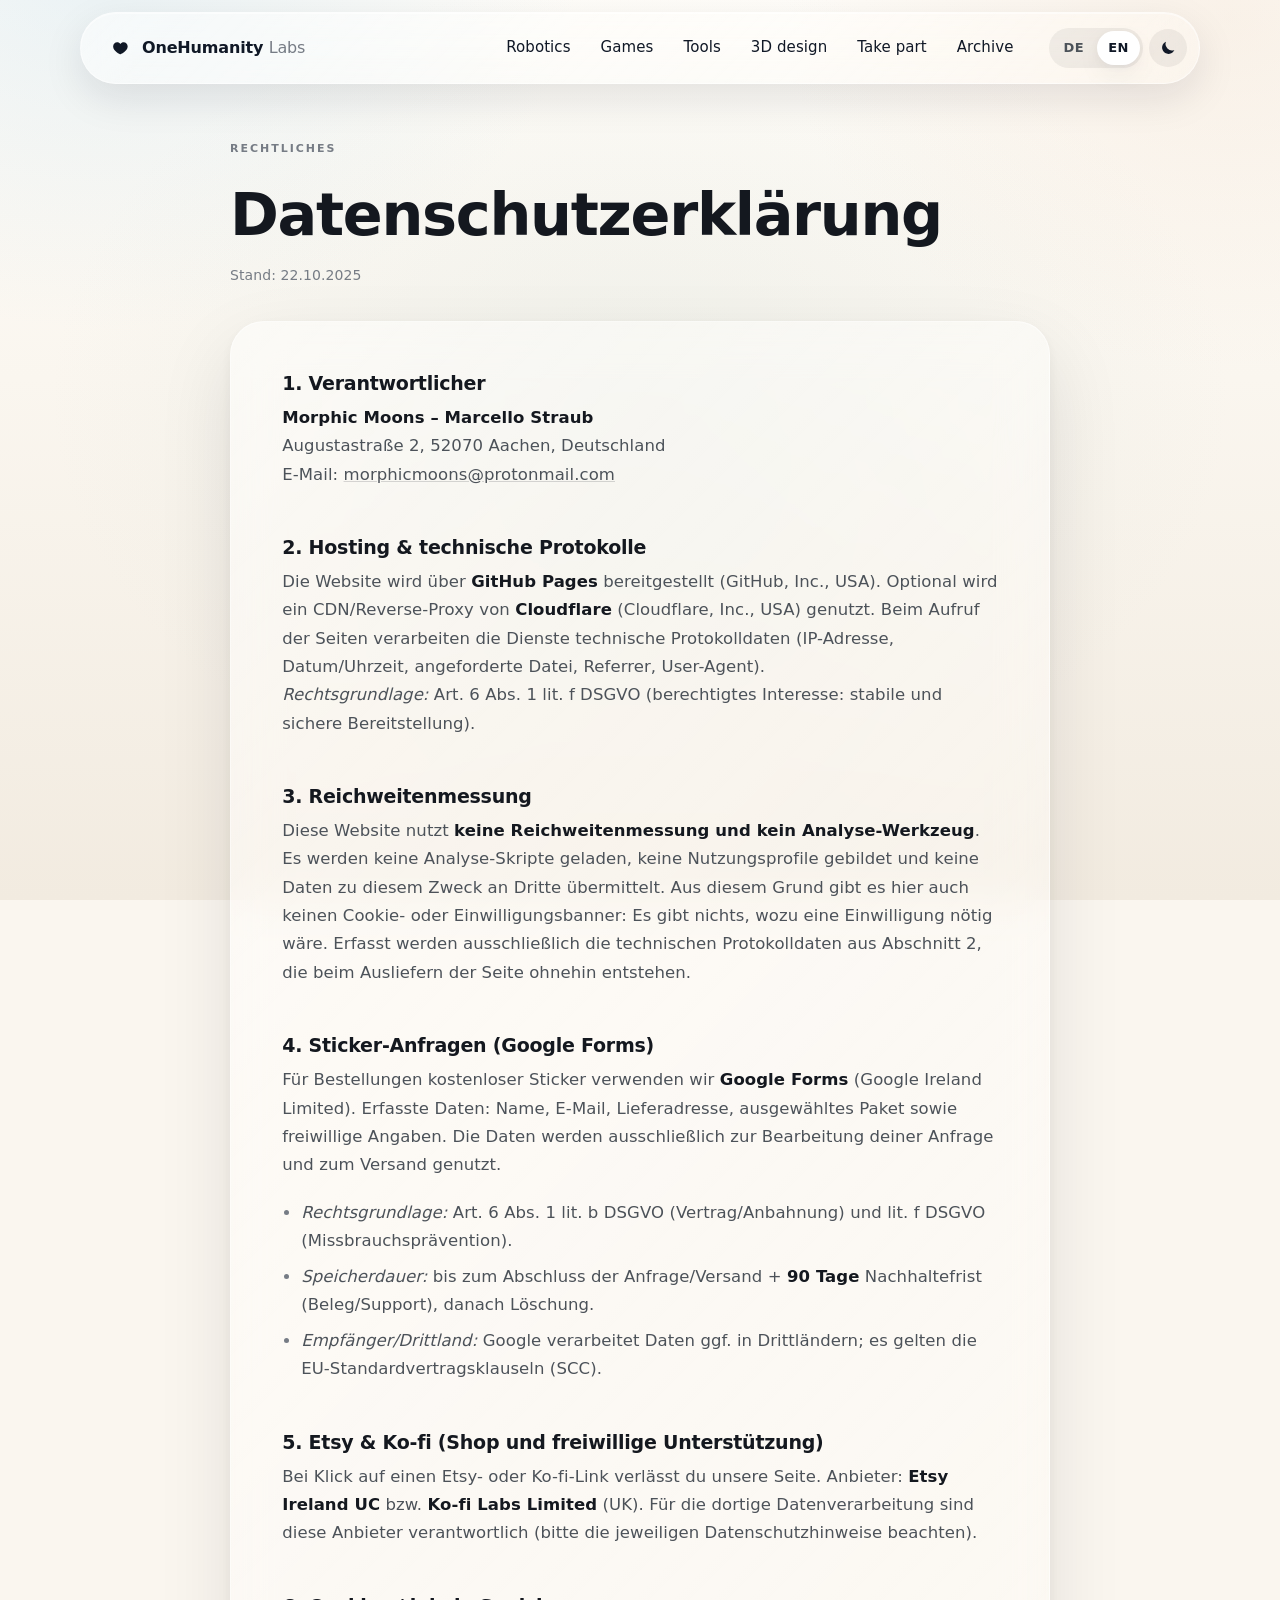
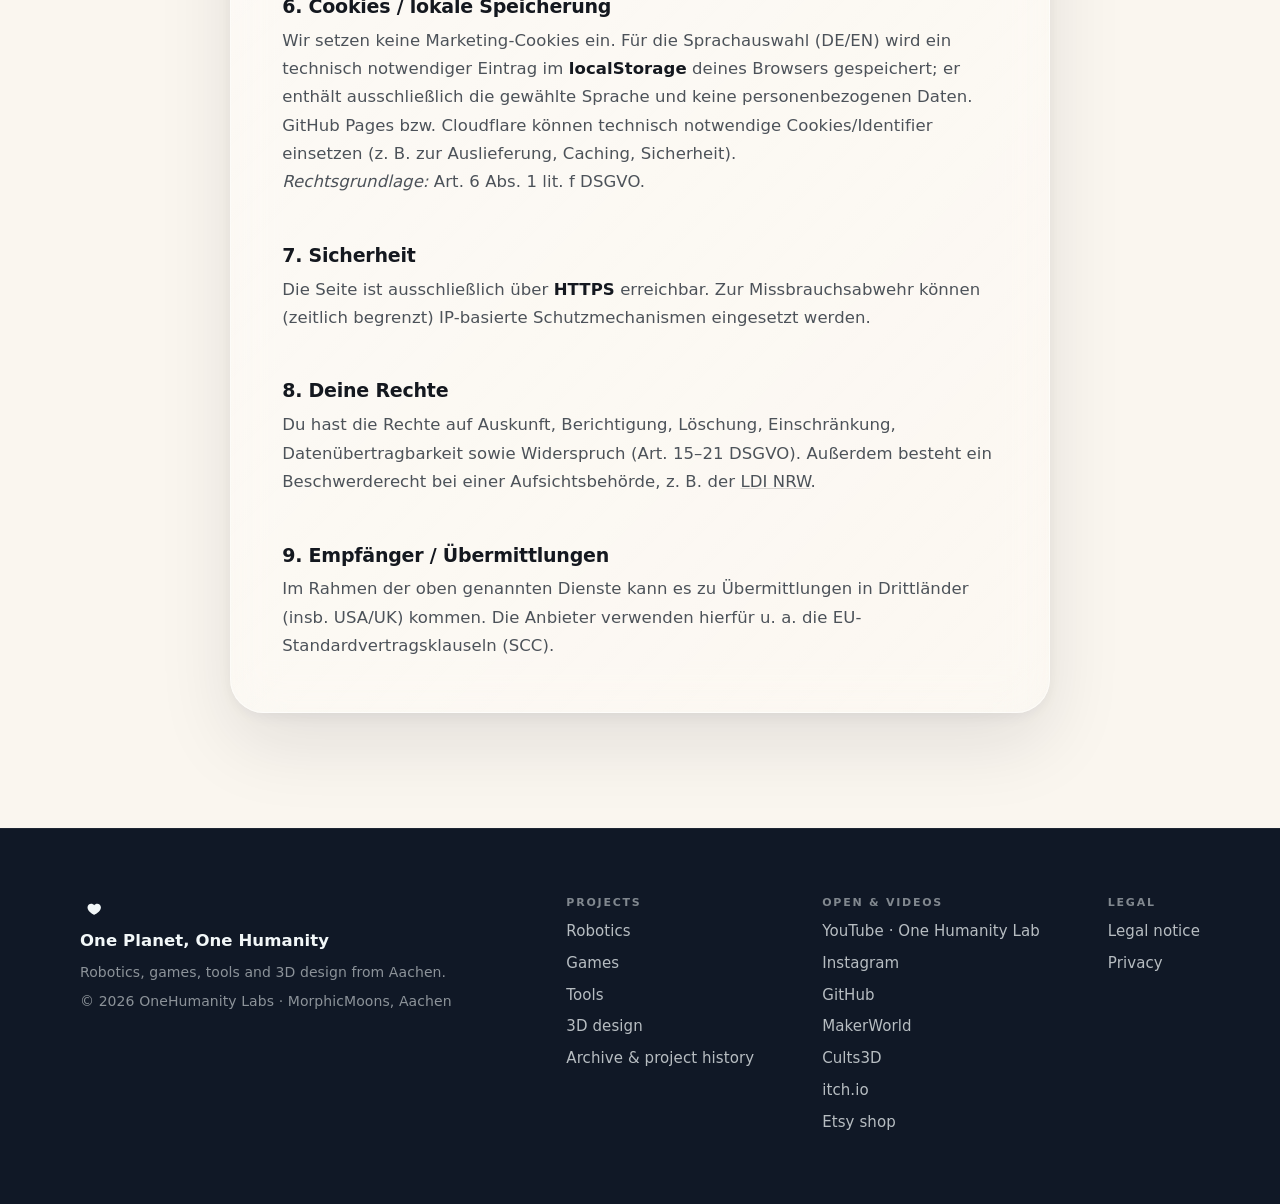
==== datenschutz.html @ 1ee7f393 "Links: Cults3D, itch.io und Instagram ergänzt Co-Authored-By: Claude Opus 5.5 <noreply@anthropic.com" ====
<!doctype html>
<html lang="de" data-lang-fixed>
<head>
  <meta charset="utf-8">
  <meta name="viewport" content="width=device-width, initial-scale=1">
  <link rel="icon" type="image/svg+xml" href="favicon.svg">
  <title>Datenschutzerklärung — OneHumanity Labs / MorphicMoons</title>
  <meta name="robots" content="index,follow">
  <meta name="color-scheme" content="light dark">
  <meta name="theme-color" content="#faf6ef" media="(prefers-color-scheme: light)">
  <meta name="theme-color" content="#0d1219" media="(prefers-color-scheme: dark)">
  <script>try{var t=localStorage.getItem('onehumanity-theme');if(t)document.documentElement.setAttribute('data-theme',t)}catch(e){}</script>
  <link rel="stylesheet" href="assets/site.css?v=20261101">
</head>

<body class="page">

  <a class="visually-hidden" href="#main">Zum Inhalt</a>

  <nav class="nav" id="nav">
    <a href="index.html" class="brand" aria-label="OneHumanity Labs — home">
      <svg width="26" height="26" class="logo" viewBox="0 0 64 64" aria-hidden="true">
        <path d="M20 28c0-5.5 4.5-10 10-10 3.1 0 6 1.5 7.9 4 1.9-2.5 4.8-4 7.9-4 5.5 0 10 4.5 10 10 0 11.8-18.1 19.4-18.1 19.4S20 39.8 20 28z" fill="currentColor"/>
      </svg>
      <span class="title">OneHumanity <span class="suffix">Labs</span></span>
    </a>

    <div class="nav-actions">
      <div class="lang-toggle" role="group" aria-label="Language">
        <button type="button" data-lang="de">DE</button>
        <button type="button" data-lang="en">EN</button>
      </div>
      <button class="theme-toggle" type="button" data-theme-toggle aria-pressed="false"
              aria-label="Toggle light/dark" data-i18n-attr="aria-label:navTheme">
        <svg width="20" height="20" class="icon-moon" viewBox="0 0 24 24" aria-hidden="true"><path d="M20.5 14.6A8.5 8.5 0 0 1 9.4 3.5a8.5 8.5 0 1 0 11.1 11.1z" fill="currentColor"/></svg>
        <svg width="20" height="20" class="icon-sun" viewBox="0 0 24 24" aria-hidden="true"><circle cx="12" cy="12" r="4.2" fill="currentColor"/><path d="M12 2v2.5M12 19.5V22M2 12h2.5M19.5 12H22M4.9 4.9l1.8 1.8M17.3 17.3l1.8 1.8M4.9 19.1l1.8-1.8M17.3 6.7l1.8-1.8" stroke="currentColor" stroke-width="1.8" stroke-linecap="round" fill="none"/></svg>
      </button>
      <button class="nav-toggle" type="button" aria-expanded="false" aria-controls="nav-links"
              aria-label="Menu" data-i18n-attr="aria-label:navMenu">
        <span></span>
      </button>
    </div>

    <div class="nav-links" id="nav-links">
      <a class="nav-link" href="index.html#robotics">Robotics</a>
      <a class="nav-link" href="index.html#games">Games</a>
      <a class="nav-link" href="index.html#tools">Tools</a>
      <a class="nav-link" href="index.html#design" data-i18n="navDesign">3D design</a>
      <a class="nav-link" href="index.html#mitmachen" data-i18n="navJoin">Take part</a>
      <a class="nav-link" href="tools.html#archiv" data-i18n="navArchive">Archive</a>
    </div>
  </nav>

  <main id="main">
    <section style="padding-top:calc(var(--nav-h) + var(--sp-7))">
      <div class="wrap narrow">
        <p class="kicker">Rechtliches</p>
        <h1 class="h1" style="margin-bottom:var(--sp-3)">Datenschutzerklärung</h1>
        <p class="small muted" style="margin-bottom:var(--sp-5)">Stand: 22.10.2025</p>

        <div class="glass legal-doc">
          <h2>1. Verantwortlicher</h2>
          <p><strong>Morphic Moons – Marcello Straub</strong><br>
            Augustastraße 2, 52070 Aachen, Deutschland<br>
            E-Mail: <a href="mailto:morphicmoons@protonmail.com">morphicmoons@protonmail.com</a></p>

          <h2>2. Hosting &amp; technische Protokolle</h2>
          <p>Die Website wird über <strong>GitHub Pages</strong> bereitgestellt (GitHub, Inc., USA). Optional wird ein
            CDN/Reverse-Proxy von <strong>Cloudflare</strong> (Cloudflare, Inc., USA) genutzt. Beim Aufruf der Seiten
            verarbeiten die Dienste technische Protokolldaten (IP-Adresse, Datum/Uhrzeit, angeforderte Datei, Referrer,
            User-Agent).<br>
            <em>Rechtsgrundlage:</em> Art. 6 Abs. 1 lit. f DSGVO (berechtigtes Interesse: stabile und sichere
            Bereitstellung).</p>

          <h2>3. Reichweitenmessung</h2>
          <p>Diese Website nutzt <strong>keine Reichweitenmessung und kein Analyse-Werkzeug</strong>. Es werden keine
            Analyse-Skripte geladen, keine Nutzungsprofile gebildet und keine Daten zu diesem Zweck an Dritte
            übermittelt. Aus diesem Grund gibt es hier auch keinen Cookie- oder Einwilligungsbanner: Es gibt nichts,
            wozu eine Einwilligung nötig wäre. Erfasst werden ausschließlich die technischen Protokolldaten aus
            Abschnitt 2, die beim Ausliefern der Seite ohnehin entstehen.</p>

          <h2>4. Sticker-Anfragen (Google Forms)</h2>
          <p>Für Bestellungen kostenloser Sticker verwenden wir <strong>Google Forms</strong> (Google Ireland Limited).
            Erfasste Daten: Name, E-Mail, Lieferadresse, ausgewähltes Paket sowie freiwillige Angaben. Die Daten werden
            ausschließlich zur Bearbeitung deiner Anfrage und zum Versand genutzt.</p>
          <ul>
            <li><em>Rechtsgrundlage:</em> Art. 6 Abs. 1 lit. b DSGVO (Vertrag/Anbahnung) und lit. f DSGVO
              (Missbrauchsprävention).</li>
            <li><em>Speicherdauer:</em> bis zum Abschluss der Anfrage/Versand + <strong>90 Tage</strong> Nachhaltefrist
              (Beleg/Support), danach Löschung.</li>
            <li><em>Empfänger/Drittland:</em> Google verarbeitet Daten ggf. in Drittländern; es gelten die
              EU-Standardvertragsklauseln (SCC).</li>
          </ul>

          <h2>5. Etsy &amp; Ko-fi (Shop und freiwillige Unterstützung)</h2>
          <p>Bei Klick auf einen Etsy- oder Ko-fi-Link verlässt du unsere Seite. Anbieter: <strong>Etsy Ireland
            UC</strong> bzw. <strong>Ko-fi Labs Limited</strong> (UK). Für die dortige Datenverarbeitung sind diese
            Anbieter verantwortlich (bitte die jeweiligen Datenschutzhinweise beachten).</p>

          <h2>6. Cookies / lokale Speicherung</h2>
          <p>Wir setzen keine Marketing-Cookies ein. Für die Sprachauswahl (DE/EN) wird ein technisch notwendiger
            Eintrag im <strong>localStorage</strong> deines Browsers gespeichert; er enthält ausschließlich die gewählte
            Sprache und keine personenbezogenen Daten. GitHub Pages bzw. Cloudflare können technisch notwendige
            Cookies/Identifier einsetzen (z. B. zur Auslieferung, Caching, Sicherheit).
            <br><em>Rechtsgrundlage:</em> Art. 6 Abs. 1 lit. f DSGVO.</p>

          <h2>7. Sicherheit</h2>
          <p>Die Seite ist ausschließlich über <strong>HTTPS</strong> erreichbar. Zur Missbrauchsabwehr können
            (zeitlich begrenzt) IP-basierte Schutzmechanismen eingesetzt werden.</p>

          <h2>8. Deine Rechte</h2>
          <p>Du hast die Rechte auf Auskunft, Berichtigung, Löschung, Einschränkung, Datenübertragbarkeit sowie
            Widerspruch (Art. 15–21 DSGVO). Außerdem besteht ein Beschwerderecht bei einer Aufsichtsbehörde, z. B. der
            <a href="https://www.ldi.nrw.de/" target="_blank" rel="noopener">LDI NRW</a>.</p>

          <h2>9. Empfänger / Übermittlungen</h2>
          <p>Im Rahmen der oben genannten Dienste kann es zu Übermittlungen in Drittländer (insb. USA/UK) kommen. Die
            Anbieter verwenden hierfür u. a. die EU-Standardvertragsklauseln (SCC).</p>
        </div>
      </div>
    </section>
  </main>

  <footer class="site-footer">
    <div class="footer-inner">
      <div class="footer-brand">
        <svg width="26" height="26" class="logo" viewBox="0 0 64 64" aria-hidden="true">
          <path d="M20 28c0-5.5 4.5-10 10-10 3.1 0 6 1.5 7.9 4 1.9-2.5 4.8-4 7.9-4 5.5 0 10 4.5 10 10 0 11.8-18.1 19.4-18.1 19.4S20 39.8 20 28z" fill="currentColor"/>
        </svg>
        <strong class="manifest">One Planet, One Humanity</strong>
        <span class="small" data-i18n="footerTagline">Robotics, games, tools and 3D design from Aachen.</span>
        <span class="small">© <span data-year>2026</span> OneHumanity Labs · MorphicMoons, Aachen</span>
      </div>
      <div class="footer-cols">
        <div class="footer-col">
          <h2 data-i18n="footerProjects">Projects</h2>
          <ul class="footer-nav">
            <li><a href="index.html#robotics">Robotics</a></li>
            <li><a href="index.html#games">Games</a></li>
            <li><a href="index.html#tools">Tools</a></li>
            <li><a href="index.html#design" data-i18n="navDesign">3D design</a></li>
            <li><a href="tools.html#archiv" data-i18n="footerArchive">Archive &amp; history</a></li>
          </ul>
        </div>
        <div class="footer-col">
          <h2 data-i18n="footerOpen">Open</h2>
          <ul class="footer-nav">
            <li><a href="https://www.youtube.com/@marcelloswigswag" target="_blank" rel="noopener">YouTube · One Humanity Lab</a></li>
            <li><a href="https://www.instagram.com/marcelloswigswag/" target="_blank" rel="noopener">Instagram</a></li>
            <li><a href="https://github.com/DesignStraub" target="_blank" rel="noopener">GitHub</a></li>
            <li><a href="https://makerworld.com/@MarcelloStr" target="_blank" rel="noopener">MakerWorld</a></li>
            <li><a href="https://cults3d.com/en/users/MarcelloSwigSwag/3d-models" target="_blank" rel="noopener">Cults3D</a></li>
            <li><a href="https://onehumanity.itch.io" target="_blank" rel="noopener">itch.io</a></li>
            <li><a href="https://oneplanetonehumanity.etsy.com" target="_blank" rel="noopener" data-i18n="footerEtsy">Etsy shop</a></li>
          </ul>
        </div>
        <div class="footer-col">
          <h2 data-i18n="footerLegal">Legal</h2>
          <ul class="footer-nav">
            <li><a href="impressum.html" data-i18n="navLegal">Legal notice</a></li>
            <li><a href="datenschutz.html" data-i18n="navPrivacy">Privacy</a></li>
          </ul>
        </div>
      </div>
    </div>
  </footer>

  <script src="assets/site.js?v=20261101"></script>
</body>
</html>
---- assets/site.css ----
/* ==========================================================================
   OneHumanity — shared design system
   One file for every page. Tokens first, then layout, then components.
   ========================================================================== */

:root{
  /* --- surfaces ------------------------------------------------------- */
  --paper:        #faf6ef;
  --paper-soft:   #fffdf9;
  --paper-warm:   #f2ebe0;
  --deep:         #101826;
  --deep-mid:     #1d2a3a;
  --deep-soft:    #43595d;

  /* --- ink ------------------------------------------------------------ */
  --ink:          #14181f;
  --ink-soft:     #4c5259;
  --ink-dim:      #767c85;
  --on-deep:      #f2f7f8;
  --on-deep-soft: rgba(242,247,248,.74);

  /* --- accents (used only as light washes) ---------------------------- */
  --sky:  #b9d8ea;
  --sand: #ead3bd;
  --sage: #c5d5ce;

  /* --- theme roles ----------------------------------------------------
     Components use these, never raw colours, so dark mode only has to
     redefine this block (see "Theme: dark" right below :root).        */
  --brand:          var(--deep);
  --primary:        var(--deep);
  --primary-hover:  #060c16;
  --on-primary:     var(--on-deep);
  --surface:        rgba(255,255,255,.62);
  --surface-hover:  #fff;
  --glass-line:     rgba(255,255,255,.5);
  --tint:           rgba(20,24,31,.06);
  --focus:          rgba(20,24,31,.42);
  --selection:      rgba(185,216,234,.55);
  --nav-bg:          linear-gradient(135deg, rgba(255,255,255,.52), rgba(255,255,255,.24));
  --nav-bg-scrolled: linear-gradient(135deg, rgba(255,255,255,.72), rgba(255,255,255,.46));
  --nav-bg-open:     linear-gradient(135deg, rgba(255,253,249,.97), rgba(250,246,239,.94));
  --nav-shadow:      0 14px 40px rgba(16,24,38,.10), inset 0 1px 0 rgba(255,255,255,.5);
  --atmosphere:
    radial-gradient(60vw 46vw at 8% -4%,  rgba(185,216,234,.30), transparent 62%),
    radial-gradient(56vw 44vw at 96% 2%,  rgba(234,211,189,.28), transparent 62%),
    radial-gradient(70vw 50vw at 50% 44%, rgba(197,213,206,.20), transparent 66%),
    linear-gradient(180deg, var(--paper-soft) 0%, var(--paper) 42%, var(--paper-warm) 100%);
  --draft-bg:  rgba(246,224,183,.34);
  --draft-ink: #6b4d1c;

  /* status colours — a hint only, the label carries the meaning */
  --st-live: #2F6B55;
  --st-wip:  #A8762A;
  --st-idea: #55707E;
  --st-open: #6C5B8C;
  --st-new:  #2C6390;

  color-scheme: light;

  /* --- lines & shadow ------------------------------------------------- */
  --line:        rgba(20,24,31,.10);
  --line-strong: rgba(20,24,31,.16);
  --line-on-deep: rgba(255,255,255,.12);

  --shadow-sm: 0 2px 8px rgba(17,24,39,.04), 0 10px 26px rgba(17,24,39,.05);
  --shadow-md: 0 2px 10px rgba(17,24,39,.04), 0 18px 44px rgba(17,24,39,.07);
  --shadow-lg: 0 4px 14px rgba(17,24,39,.05), 0 30px 76px rgba(17,24,39,.10);

  /* --- radii ---------------------------------------------------------- */
  --r-sm: 12px;
  --r-md: 18px;
  --r-lg: 26px;
  --r-xl: 34px;
  --r-pill: 999px;

  /* --- rhythm ---------------------------------------------------------
     One spacing scale everywhere. Sections use --sp-section so vertical
     rhythm stays identical across all pages.                           */
  --sp-1: 6px;
  --sp-2: 10px;
  --sp-3: 16px;
  --sp-4: 24px;
  --sp-5: 34px;
  --sp-6: 48px;
  --sp-7: 68px;
  --sp-8: 96px;
  --sp-section: clamp(76px, 9vw, 132px);

  /* --- layout --------------------------------------------------------- */
  --gutter: clamp(20px, 5vw, 40px);
  --measure: 68ch;            /* comfortable reading width */
  --nav-h: 72px;

  /* --- type ----------------------------------------------------------- */
  --font: system-ui, -apple-system, "Segoe UI", Roboto, Ubuntu, Cantarell,
          "Helvetica Neue", Arial, sans-serif;

  --t-hero:  clamp(38px, 6.2vw, 82px);
  --t-h1:    clamp(32px, 4.6vw, 60px);
  --t-h2:    clamp(26px, 2.9vw, 44px);
  --t-h3:    clamp(19px, 1.5vw, 23px);
  --t-lead:  clamp(17px, 1.15vw, 19px);
  --t-body:  16.5px;
  --t-small: 14px;
  --t-micro: 11px;
}

/* ==========================================================================
   Theme: dark
   Follows the system unless the visitor picked one (html[data-theme]).
   Only tokens change here — components stay untouched.
   ========================================================================== */
@media (prefers-color-scheme: dark){
  :root:not([data-theme="light"]){
    --paper:        #0d1219;
    --paper-soft:   #121a24;
    --paper-warm:   #0a0e14;
    --deep:         #070b10;
    --deep-mid:     #141d28;
    --deep-soft:    #1a2733;
    --ink:          #e9eff2;
    --ink-soft:     #b1bbc3;
    --ink-dim:      #858f98;
    --line:         rgba(255,255,255,.10);
    --line-strong:  rgba(255,255,255,.18);
    --shadow-sm: 0 2px 8px rgba(0,0,0,.20), 0 10px 26px rgba(0,0,0,.18);
    --shadow-md: 0 2px 10px rgba(0,0,0,.24), 0 18px 44px rgba(0,0,0,.26);
    --shadow-lg: 0 4px 14px rgba(0,0,0,.28), 0 30px 76px rgba(0,0,0,.34);
    --brand:          #eef3f6;
    --primary:        #eef3f6;
    --primary-hover:  #ffffff;
    --on-primary:     #0d1219;
    --surface:        rgba(255,255,255,.05);
    --surface-hover:  rgba(255,255,255,.10);
    --glass-line:     rgba(255,255,255,.10);
    --tint:           rgba(255,255,255,.08);
    --focus:          rgba(255,255,255,.55);
    --selection:      rgba(110,160,190,.45);
    --nav-bg:          linear-gradient(135deg, rgba(26,36,48,.70), rgba(16,22,32,.52));
    --nav-bg-scrolled: linear-gradient(135deg, rgba(26,36,48,.88), rgba(16,22,32,.80));
    --nav-bg-open:     linear-gradient(135deg, rgba(20,28,38,.98), rgba(13,18,25,.97));
    --nav-shadow:      0 14px 40px rgba(0,0,0,.35), inset 0 1px 0 rgba(255,255,255,.06);
    --atmosphere:
      radial-gradient(60vw 46vw at 8% -4%,  rgba(70,120,150,.20), transparent 62%),
      radial-gradient(56vw 44vw at 96% 2%,  rgba(150,110,80,.14), transparent 62%),
      radial-gradient(70vw 50vw at 50% 44%, rgba(80,120,105,.10), transparent 66%),
      linear-gradient(180deg, var(--paper-soft) 0%, var(--paper) 42%, var(--paper-warm) 100%);
    --draft-bg:  rgba(190,140,60,.14);
    --draft-ink: #e5c98f;
    --st-live: #8FD3B6;
    --st-wip:  #E5C173;
    --st-idea: #A8C6D6;
    --st-open: #C0B2D8;
    --st-new:  #92C2EA;
    color-scheme: dark;
  }
}
:root[data-theme="dark"]{
  --paper:        #0d1219;
  --paper-soft:   #121a24;
  --paper-warm:   #0a0e14;
  --deep:         #070b10;
  --deep-mid:     #141d28;
  --deep-soft:    #1a2733;
  --ink:          #e9eff2;
  --ink-soft:     #b1bbc3;
  --ink-dim:      #858f98;
  --line:         rgba(255,255,255,.10);
  --line-strong:  rgba(255,255,255,.18);
  --shadow-sm: 0 2px 8px rgba(0,0,0,.20), 0 10px 26px rgba(0,0,0,.18);
  --shadow-md: 0 2px 10px rgba(0,0,0,.24), 0 18px 44px rgba(0,0,0,.26);
  --shadow-lg: 0 4px 14px rgba(0,0,0,.28), 0 30px 76px rgba(0,0,0,.34);
  --brand:          #eef3f6;
  --primary:        #eef3f6;
  --primary-hover:  #ffffff;
  --on-primary:     #0d1219;
  --surface:        rgba(255,255,255,.05);
  --surface-hover:  rgba(255,255,255,.10);
  --glass-line:     rgba(255,255,255,.10);
  --tint:           rgba(255,255,255,.08);
  --focus:          rgba(255,255,255,.55);
  --selection:      rgba(110,160,190,.45);
  --nav-bg:          linear-gradient(135deg, rgba(26,36,48,.70), rgba(16,22,32,.52));
  --nav-bg-scrolled: linear-gradient(135deg, rgba(26,36,48,.88), rgba(16,22,32,.80));
  --nav-bg-open:     linear-gradient(135deg, rgba(20,28,38,.98), rgba(13,18,25,.97));
  --nav-shadow:      0 14px 40px rgba(0,0,0,.35), inset 0 1px 0 rgba(255,255,255,.06);
  --atmosphere:
    radial-gradient(60vw 46vw at 8% -4%,  rgba(70,120,150,.20), transparent 62%),
    radial-gradient(56vw 44vw at 96% 2%,  rgba(150,110,80,.14), transparent 62%),
    radial-gradient(70vw 50vw at 50% 44%, rgba(80,120,105,.10), transparent 66%),
    linear-gradient(180deg, var(--paper-soft) 0%, var(--paper) 42%, var(--paper-warm) 100%);
  --draft-bg:  rgba(190,140,60,.14);
  --draft-ink: #e5c98f;
  --st-live: #8FD3B6;
  --st-wip:  #E5C173;
  --st-idea: #A8C6D6;
  --st-open: #C0B2D8;
  --st-new:  #92C2EA;
  color-scheme: dark;
}

/* ==========================================================================
   Reset / base
   ========================================================================== */

*, *::before, *::after{ box-sizing: border-box; }

html{
  scroll-behavior: smooth;
  scroll-padding-top: calc(var(--nav-h) + 24px);
  -webkit-text-size-adjust: 100%;
  overflow-x: hidden;
}
@supports (overflow: clip){ html{ overflow-x: clip; } }

body{
  margin: 0;
  min-height: 100%;
  font-family: var(--font);
  font-size: var(--t-body);
  line-height: 1.72;
  letter-spacing: .005em;
  color: var(--ink);
  background: var(--paper);
  -webkit-font-smoothing: antialiased;
  -moz-osx-font-smoothing: grayscale;
  overflow-x: hidden;
}

/* the single page-wide atmosphere, so every page shares one backdrop */
body::before{
  content: "";
  position: fixed;
  inset: 0;
  z-index: -1;
  pointer-events: none;
  background: var(--atmosphere);
}

img, svg, video{ max-width: 100%; }
img{ height: auto; display: block; }

a{ color: inherit; text-decoration: none; }
a:focus-visible,
button:focus-visible{
  outline: 2px solid var(--focus);
  outline-offset: 3px;
  border-radius: 6px;
}

h1, h2, h3, h4{
  margin: 0;
  font-weight: 640;
  letter-spacing: -.022em;
  line-height: 1.1;
  text-wrap: balance;
  overflow-wrap: break-word;
  hyphens: auto;
}

p{ margin: 0 0 1.15em; }
p:last-child{ margin-bottom: 0; }

ul, ol{ margin: 0 0 1.15em; padding-left: 1.15em; }
li{ margin: 0 0 .45em; }
li::marker{ color: var(--ink-dim); }

hr{
  border: 0;
  border-top: 1px solid var(--line);
  margin: var(--sp-6) 0;
}

::selection{ background: var(--selection); }

code{
  padding: .12em .38em;
  border-radius: 6px;
  background: var(--tint);
  font-family: ui-monospace, SFMono-Regular, Menlo, Consolas, monospace;
  font-size: .92em;
}
.on-deep code{ background: rgba(255,255,255,.12); }

.visually-hidden{
  position: absolute; width: 1px; height: 1px;
  margin: -1px; padding: 0; overflow: hidden;
  clip: rect(0 0 0 0); white-space: nowrap; border: 0;
}

/* ==========================================================================
   Layout
   ========================================================================== */

.wrap{
  width: min(1120px, 100% - 2 * var(--gutter));
  margin-inline: auto;
}
.wrap.narrow{ width: min(820px, 100% - 2 * var(--gutter)); }

.page{ display: flex; flex-direction: column; min-height: 100vh; }
main{ flex: 1 0 auto; }

section{
  position: relative;
  padding-block: var(--sp-section);
}

/* hairline between sections — one rule instead of five different ones */
section + section:not(.on-deep)::before{
  content: "";
  position: absolute;
  top: 0;
  left: var(--gutter);
  right: var(--gutter);
  height: 1px;
  background: var(--line);
}

/* dark sections */
.on-deep{
  color: var(--on-deep);
  background:
    radial-gradient(50vw 40vw at 16% 8%,  rgba(180,217,232,.20), transparent 60%),
    radial-gradient(46vw 38vw at 82% 16%, rgba(234,211,189,.14), transparent 60%),
    linear-gradient(180deg, var(--deep-soft) 0%, var(--deep) 100%);
}
.on-deep a{ color: var(--on-deep); }
.on-deep .kicker{ color: var(--on-deep-soft); }
.on-deep .lead,
.on-deep .muted{ color: var(--on-deep-soft); }

/* ==========================================================================
   Type helpers
   ========================================================================== */

.kicker{
  margin: 0 0 var(--sp-3);
  font-size: var(--t-micro);
  font-weight: 600;
  letter-spacing: .18em;
  text-transform: uppercase;
  color: var(--ink-dim);
}

.h-hero{ font-size: var(--t-hero); line-height: 1.02; letter-spacing: -.032em; }
.h1{ font-size: var(--t-h1); }
.h2, .section-title{ font-size: var(--t-h2); margin-bottom: var(--sp-4); }
.h3{ font-size: var(--t-h3); letter-spacing: -.015em; }

.lead{
  max-width: var(--measure);
  font-size: var(--t-lead);
  line-height: 1.85;
  color: var(--ink-soft);
}
.lead > p + p{ margin-top: 0; }

/* headline → lead spacing inside language blocks (no flex gap there) */
h1 + .lead,
.h-hero + .lead,
.h1 + .lead,
.kicker + .h-hero,
.kicker + .h1{ margin-top: var(--sp-4); }

.muted{ color: var(--ink-dim); }
.small{ font-size: var(--t-small); line-height: 1.65; }

.quote{
  max-width: var(--measure);
  margin: var(--sp-5) 0 0;
  padding-left: var(--sp-4);
  border-left: 2px solid var(--sand);
  font-size: clamp(19px, 1.7vw, 25px);
  line-height: 1.5;
  letter-spacing: -.015em;
  color: var(--ink);
}

/* ==========================================================================
   Nav
   ========================================================================== */

.nav{
  position: fixed;
  top: 12px;
  left: 50%;
  transform: translateX(-50%);
  z-index: 60;
  width: min(1120px, 100% - 24px);
  min-height: var(--nav-h);
  display: flex;
  align-items: center;
  justify-content: space-between;
  gap: var(--sp-3);
  padding: 10px 12px 10px 18px;
  border: 1px solid var(--glass-line);
  border-radius: var(--r-pill);
  background: var(--nav-bg);
  backdrop-filter: blur(22px) saturate(1.3);
  -webkit-backdrop-filter: blur(22px) saturate(1.3);
  box-shadow: var(--nav-shadow);
  transition: box-shadow .25s ease, background .25s ease, border-radius .25s ease;
}
.nav.scrolled{
  background: var(--nav-bg-scrolled);
  box-shadow: var(--nav-shadow);
}

.brand{
  display: inline-flex;
  align-items: center;
  gap: 11px;
  flex: 0 0 auto;
  padding: 4px 6px;
  border-radius: var(--r-pill);
}
.brand .logo{ width: 26px; height: 26px; color: var(--brand); flex: 0 0 auto; }
.brand .title{
  font-weight: 620;
  letter-spacing: -.01em;
  font-size: 16px;
  color: var(--brand);
  white-space: nowrap;
}

.nav-links{
  display: flex;
  align-items: center;
  gap: 2px;
  flex-wrap: nowrap;
  order: 2;
  margin-left: auto;
}

.nav-link{
  padding: 9px 13px;
  border-radius: var(--r-pill);
  border: 1px solid transparent;
  font-size: 15px;
  color: var(--brand);
  white-space: nowrap;
  transition: background .18s ease, border-color .18s ease, transform .18s ease;
}
.nav-link:hover{
  background: var(--surface);
  border-color: var(--glass-line);
  transform: translateY(-1px);
}
.nav-link[aria-current="page"]{
  background: var(--surface);
  border-color: var(--line);
  font-weight: 600;
}

.nav-actions{
  display: flex;
  align-items: center;
  gap: 6px;
  flex: 0 0 auto;
  order: 3;
  margin-left: 6px;
}

.lang-toggle{
  display: inline-flex;
  gap: 2px;
  padding: 3px;
  border-radius: var(--r-pill);
  background: var(--tint);
}
.lang-toggle button{
  padding: 6px 11px;
  border: 0;
  border-radius: var(--r-pill);
  background: transparent;
  font: inherit;
  font-size: 13px;
  font-weight: 600;
  letter-spacing: .04em;
  color: var(--ink-soft);
  cursor: pointer;
  transition: background .18s ease, color .18s ease;
}
.lang-toggle button:hover{ color: var(--ink); }
.lang-toggle button.active{
  background: var(--surface-hover);
  color: var(--brand);
  box-shadow: var(--shadow-sm);
}

.nav-toggle{
  display: none;
  width: 44px;
  height: 44px;
  padding: 0;
  border: 1px solid var(--line);
  border-radius: var(--r-pill);
  background: var(--surface);
  cursor: pointer;
  align-items: center;
  justify-content: center;
}
.nav-toggle span{
  position: relative;
  display: block;
  width: 17px;
  height: 1.6px;
  border-radius: 2px;
  background: var(--brand);
  transition: transform .2s ease, opacity .2s ease;
}
.nav-toggle span::before,
.nav-toggle span::after{
  content: "";
  position: absolute;
  left: 0;
  width: 17px;
  height: 1.6px;
  border-radius: 2px;
  background: var(--brand);
  transition: transform .2s ease;
}
.nav-toggle span::before{ top: -5.5px; }
.nav-toggle span::after{ top: 5.5px; }
.nav-toggle[aria-expanded="true"] span{ background: transparent; }
.nav-toggle[aria-expanded="true"] span::before{ transform: translateY(5.5px) rotate(45deg); }
.nav-toggle[aria-expanded="true"] span::after{ transform: translateY(-5.5px) rotate(-45deg); }

@media (max-width: 880px){
  .nav{
    flex-wrap: wrap;
    padding: 8px 8px 8px 14px;
    border-radius: 28px;
  }
  .nav-toggle{ display: inline-flex; }
  .nav-actions{ order: 2; margin-left: auto; }
  .nav-links{
    display: none;
    order: 3;
    margin-left: 0;
    width: 100%;
    flex-direction: column;
    align-items: stretch;
    gap: 2px;
    padding: 6px 4px 8px;
    border-top: 1px solid var(--line);
    margin-top: 8px;
  }
  .nav.open{
    background: var(--nav-bg-open);
    box-shadow: var(--shadow-lg);
  }
  .nav.open .nav-links{ display: flex; }
  .nav-link{ padding: 12px 14px; font-size: 16px; }
  .lang-toggle button{ padding: 9px 12px; }
}

/* ==========================================================================
   Buttons
   ========================================================================== */

.btn{
  display: inline-flex;
  align-items: center;
  justify-content: center;
  gap: 10px;
  min-height: 48px;
  padding: 12px 20px;
  border: 1px solid var(--line-strong);
  border-radius: var(--r-pill);
  background: var(--surface);
  color: var(--ink);
  font: inherit;
  font-size: 15.5px;
  font-weight: 600;
  cursor: pointer;
  text-align: left;
  box-shadow: var(--shadow-sm);
  transition: transform .18s ease, background .18s ease,
              border-color .18s ease, box-shadow .18s ease, color .18s ease;
}
.btn:hover{
  transform: translateY(-1px);
  background: var(--surface-hover);
  border-color: var(--line-strong);
  box-shadow: var(--shadow-md);
}
.btn svg{ width: 18px; height: 18px; flex: 0 0 auto; opacity: .85; }

.btn.primary{
  background: var(--primary);
  border-color: var(--primary);
  color: var(--on-primary);
}
.btn.primary:hover{ background: var(--primary-hover); border-color: var(--primary-hover); color: var(--on-primary); }

.btn.block{ width: 100%; justify-content: flex-start; }

.on-deep .btn{
  border-color: var(--line-on-deep);
  background: linear-gradient(135deg, rgba(255,255,255,.16), rgba(255,255,255,.06));
  color: var(--on-deep);
  backdrop-filter: blur(14px) saturate(1.2);
  -webkit-backdrop-filter: blur(14px) saturate(1.2);
  box-shadow: inset 0 1px 0 rgba(255,255,255,.10);
}
.on-deep .btn:hover{
  background: rgba(255,255,255,.2);
  border-color: rgba(255,255,255,.26);
  color: #fff;
}
.on-deep .btn.primary{
  background: var(--on-deep);
  border-color: var(--on-deep);
  color: var(--deep);
}
.on-deep .btn.primary:hover{ background: #fff; color: var(--deep); }

.btn-row{
  display: flex;
  flex-wrap: wrap;
  gap: var(--sp-2);
  margin-top: var(--sp-5);
}
@media (max-width: 560px){
  .btn-row{ flex-direction: column; }
  .btn-row .btn{ width: 100%; }
}

.arrow-down{
  display: inline-block;
  width: 24px;
  height: 24px;
  margin-top: var(--sp-6);
  border-right: 1.6px solid var(--ink-soft);
  border-bottom: 1.6px solid var(--ink-soft);
  transform: rotate(45deg);
  opacity: .45;
  animation: arrowBob 4.2s ease-in-out infinite;
}
.arrow-down:hover{ opacity: .85; }
@keyframes arrowBob{
  0%, 100%{ transform: rotate(45deg) translate(0,0); opacity: .40; }
  50%     { transform: rotate(45deg) translate(4px,4px); opacity: .68; }
}

/* ==========================================================================
   Surfaces: glass panel, card, grid
   ========================================================================== */

.glass{
  border: 1px solid var(--glass-line);
  border-radius: var(--r-xl);
  background: var(--nav-bg);
  backdrop-filter: blur(24px) saturate(1.2);
  -webkit-backdrop-filter: blur(24px) saturate(1.2);
  box-shadow: var(--shadow-lg);
  padding: clamp(26px, 4vw, 54px);
}

.card{
  display: flex;
  flex-direction: column;
  padding: clamp(22px, 2.4vw, 30px);
  border: 1px solid var(--line);
  border-radius: var(--r-lg);
  background: var(--surface);
  box-shadow: var(--shadow-sm);
  transition: transform .2s ease, box-shadow .2s ease, border-color .2s ease;
}
.card > .h3{ margin-bottom: var(--sp-2); }
.card > p{ color: var(--ink-soft); }
.card-sub{
  margin: 0 0 var(--sp-3);
  font-size: var(--t-small);
  font-weight: 600;
  letter-spacing: .04em;
  color: var(--ink-dim);
}
.card ul{
  margin: 0 0 var(--sp-3);
  padding-left: 1.1em;
  color: var(--ink-soft);
  font-size: 15.5px;
}
.card .actions{
  display: flex;
  flex-wrap: wrap;
  gap: var(--sp-2);
  margin-top: auto;
  padding-top: var(--sp-4);
}
.card figure.media img{
  aspect-ratio: 16 / 10;
  object-fit: cover;
}
a.card:hover,
.card.hoverable:hover{
  transform: translateY(-2px);
  border-color: var(--line-strong);
  box-shadow: var(--shadow-md);
}

.on-deep .card{
  border-color: var(--line-on-deep);
  background: rgba(255,255,255,.07);
  box-shadow: none;
}
.on-deep .card > p,
.on-deep .card ul,
.on-deep .card li,
.on-deep .card-sub{ color: var(--on-deep-soft); }
.on-deep li::marker{ color: rgba(242,247,248,.45); }

.grid{ display: grid; gap: var(--sp-4); }
.grid.cols-2{ grid-template-columns: repeat(2, minmax(0, 1fr)); }
.grid.cols-3{ grid-template-columns: repeat(3, minmax(0, 1fr)); }
@media (max-width: 940px){
  .grid.cols-3{ grid-template-columns: repeat(2, minmax(0, 1fr)); }
}
@media (max-width: 700px){
  .grid.cols-2,
  .grid.cols-3{ grid-template-columns: 1fr; }
}

.split{
  display: grid;
  grid-template-columns: minmax(0, 1fr) minmax(0, 360px);
  gap: clamp(30px, 5vw, 64px);
  align-items: start;
}
@media (max-width: 900px){
  .split{ grid-template-columns: 1fr; }
}

/* pills */
.pill-list{
  display: flex;
  flex-wrap: wrap;
  gap: var(--sp-2);
  margin-top: var(--sp-5);
  padding: 0;
  list-style: none;
}
.pill{
  padding: 8px 14px;
  border: 1px solid var(--line);
  border-radius: var(--r-pill);
  background: var(--surface);
  font-size: var(--t-small);
  line-height: 1.4;
  color: var(--ink-soft);
  margin: 0;
}
.on-deep .pill{
  border-color: var(--line-on-deep);
  background: rgba(255,255,255,.08);
  color: var(--on-deep-soft);
}

.hint{
  margin: calc(-1 * var(--sp-2)) 0 var(--sp-2) 4px;
  font-size: var(--t-small);
  line-height: 1.62;
  color: var(--ink-dim);
}
.on-deep .hint{ color: var(--on-deep-soft); }

/* ==========================================================================
   Hero
   ========================================================================== */

.hero{
  position: relative;
  isolation: isolate;
  overflow: hidden;
  display: grid;
  place-items: center;
  text-align: center;
  padding: calc(var(--nav-h) + clamp(60px, 9vw, 110px)) 0 clamp(60px, 8vw, 104px);
}
.hero.tall{ min-height: 100svh; }

/* a short hero already carries padding — don't stack it with the next section */
.hero:not(.tall) + section{ padding-top: clamp(28px, 4vw, 56px); }
.hero:not(.tall) + section::before{ content: none; }

.hero-inner{
  width: min(940px, 100% - 2 * var(--gutter));
  display: flex;
  flex-direction: column;
  align-items: center;
  gap: var(--sp-3);
}
.hero .lead{ margin-inline: auto; text-align: center; max-width: 62ch; }

.symbol{
  width: clamp(72px, 12vw, 108px);
  aspect-ratio: 1;
  color: var(--brand);
  filter: drop-shadow(0 12px 26px rgba(16,24,38,.14));
  animation: heartbeat 5.8s ease-in-out infinite;
  transform-origin: center;
}
@keyframes heartbeat{
  0%, 72%, 100%{ transform: scale(1); }
  78%{ transform: scale(1.055); }
  84%{ transform: scale(.995); }
  90%{ transform: scale(1.035); }
}

.grain{
  position: absolute;
  inset: 0;
  z-index: -1;
  opacity: .022;
  mix-blend-mode: multiply;
  pointer-events: none;
}

.orb{
  position: absolute;
  z-index: -1;
  border-radius: var(--r-pill);
  pointer-events: none;
  filter: blur(6px);
  animation: floatOrb 16s ease-in-out infinite alternate;
}
.orb.a{ width: 300px; height: 300px; left: 4vw;  top: 24vh; background: radial-gradient(circle, rgba(184,220,238,.34), transparent 66%); }
.orb.b{ width: 340px; height: 340px; right: 3vw; top: 18vh; background: radial-gradient(circle, rgba(238,204,183,.30), transparent 66%); animation-delay: -5s; }
.orb.c{ width: 260px; height: 260px; left: 40vw; bottom: 6vh; background: radial-gradient(circle, rgba(194,219,209,.28), transparent 66%); animation-delay: -10s; }
@keyframes floatOrb{
  from{ transform: translate3d(0,0,0) scale(1); }
  to  { transform: translate3d(16px,-20px,0) scale(1.07); }
}

/* ==========================================================================
   Steps (numbered process, used by lifebar + proof)
   ========================================================================== */

.steps{
  display: grid;
  gap: var(--sp-4);
  margin-top: var(--sp-5);
  padding: 0;
  list-style: none;
  counter-reset: step;
}
.step{
  position: relative;
  margin: 0;
  padding: clamp(22px, 2.4vw, 28px) clamp(22px, 2.4vw, 30px) clamp(22px, 2.4vw, 28px)
           clamp(64px, 7vw, 84px);
  border: 1px solid var(--line);
  border-radius: var(--r-lg);
  background: var(--surface);
  box-shadow: var(--shadow-sm);
}
.step::before{
  counter-increment: step;
  content: counter(step);
  position: absolute;
  left: clamp(20px, 2.4vw, 28px);
  top: clamp(22px, 2.4vw, 28px);
  width: 30px;
  height: 30px;
  display: grid;
  place-items: center;
  border-radius: var(--r-pill);
  background: var(--primary);
  color: var(--on-primary);
  font-size: 13px;
  font-weight: 650;
  font-variant-numeric: tabular-nums;
}
.step .h3{ margin-bottom: var(--sp-1); }
.step p{ color: var(--ink-soft); }
.on-deep .step{
  border-color: var(--line-on-deep);
  background: rgba(255,255,255,.07);
  box-shadow: none;
}
.on-deep .step::before{ background: var(--on-deep); color: var(--deep); }
.on-deep .step p{ color: var(--on-deep-soft); }

/* definition rows, for rules / specs */
.rows{
  max-width: 880px;
  margin-top: var(--sp-5);
  border-top: 1px solid var(--line);
}
.on-deep .rows,
.on-deep .row{ border-color: var(--line-on-deep); }
.on-deep .row dd{ color: var(--on-deep-soft); }
.row{
  display: grid;
  grid-template-columns: minmax(150px, 260px) 1fr;
  gap: var(--sp-3) var(--sp-5);
  padding: var(--sp-4) 0;
  border-bottom: 1px solid var(--line);
}
.row dt, .row .row-key{
  margin: 0;
  font-weight: 620;
  letter-spacing: -.01em;
}
.row dd, .row .row-val{ margin: 0; color: var(--ink-soft); }
@media (max-width: 640px){
  .row{ grid-template-columns: 1fr; gap: var(--sp-1); }
}

/* ==========================================================================
   Image placeholders — swap for <img> later
   ========================================================================== */

.ph{
  display: grid;
  place-items: center;
  gap: 6px;
  margin: 0;
  padding: var(--sp-5) var(--sp-4);
  min-height: 190px;
  border: 1px dashed var(--line-strong);
  border-radius: var(--r-lg);
  background:
    repeating-linear-gradient(135deg,
      var(--tint) 0 10px,
      transparent 10px 20px),
    var(--surface);
  color: var(--ink-dim);
  text-align: center;
}
.ph.wide{ aspect-ratio: 16 / 9; min-height: 0; max-width: 760px; }
.ph.square{ aspect-ratio: 1; min-height: 0; }
.ph .ph-icon{ width: 26px; height: 26px; opacity: .4; }
.ph .ph-label{
  font-size: var(--t-small);
  font-weight: 600;
  letter-spacing: .02em;
  color: var(--ink-soft);
}
.ph .ph-note{ font-size: 12.5px; line-height: 1.5; max-width: 34ch; }
.on-deep .ph{
  border-color: rgba(255,255,255,.22);
  background: rgba(255,255,255,.05);
  color: var(--on-deep-soft);
}
.on-deep .ph .ph-label{ color: var(--on-deep); }

figure.media{ margin: 0; }
figure.media img{
  width: 100%;
  border-radius: var(--r-lg);
  box-shadow: var(--shadow-md);
}
figure.media figcaption{
  margin-top: var(--sp-2);
  font-size: var(--t-small);
  color: var(--ink-dim);
}

/* draft banner — delete the element once the real text is in */
.draft{
  max-width: 780px;
  display: flex;
  gap: var(--sp-3);
  align-items: flex-start;
  margin-bottom: var(--sp-5);
  padding: var(--sp-3) var(--sp-4);
  border: 1px solid rgba(190,140,60,.36);
  border-left-width: 3px;
  border-radius: var(--r-md);
  background: var(--draft-bg);
  font-size: var(--t-small);
  line-height: 1.6;
  color: var(--draft-ink);
}
.draft strong{ display: block; }

/* ==========================================================================
   Legal / long-form documents
   ========================================================================== */

.legal-doc{ color: var(--ink-soft); }
.legal-doc h2{
  margin: var(--sp-6) 0 var(--sp-2);
  font-size: 19px;
  letter-spacing: -.012em;
  color: var(--ink);
}
.legal-doc h2:first-child{ margin-top: 0; }
.legal-doc h3{
  margin: var(--sp-5) 0 var(--sp-1);
  font-size: 16.5px;
  color: var(--ink);
}
.legal-doc a{ text-decoration: underline; text-decoration-color: var(--line-strong); }
.legal-doc a:hover{ text-decoration-color: currentColor; }
.legal-doc strong{ color: var(--ink); }
.legal-doc ul{ color: var(--ink-soft); }

/* ==========================================================================
   Device mock — stands in for a photo of the real bar display (172 x 640)
   ========================================================================== */

.device{
  width: min(190px, 100%);
  aspect-ratio: 172 / 640;
  padding: 9px;
  border-radius: 24px;
  background: linear-gradient(160deg, #33404f 0%, #18212e 46%, #0d141d 100%);
  box-shadow:
    0 26px 60px rgba(8,12,20,.42),
    inset 0 1px 0 rgba(255,255,255,.16),
    inset 0 0 0 1px rgba(255,255,255,.06);
  display: flex;
}
.device-screen{
  flex: 1;
  display: flex;
  flex-direction: column;
  gap: 10px;
  padding: 14px 11px 13px;
  border-radius: 16px;
  background: #070c13;
  color: #e9f1f4;
  font-variant-numeric: tabular-nums;
  box-shadow: inset 0 0 24px rgba(0,0,0,.7);
}
.device-time{
  font-size: 11px;
  letter-spacing: .14em;
  text-align: center;
  color: rgba(233,241,244,.55);
}
.device-level{
  margin: 2px 0 0;
  font-size: 15px;
  font-weight: 600;
  letter-spacing: .12em;
  text-transform: uppercase;
  text-align: center;
  color: rgba(233,241,244,.5);
}
.device-level b{
  display: block;
  margin-top: 1px;
  font-size: 40px;
  font-weight: 680;
  letter-spacing: -.03em;
  text-transform: none;
  color: #f4fafb;
}
.device-title{
  font-size: 11.5px;
  line-height: 1.4;
  text-align: center;
  color: rgba(197,213,206,.95);
}
.device-exp{
  flex: 1;
  min-height: 90px;
  display: flex;
  align-items: flex-end;
  overflow: hidden;
  border-radius: 10px;
  background: rgba(255,255,255,.07);
  box-shadow: inset 0 1px 3px rgba(0,0,0,.5);
}
.device-exp > span{
  display: block;
  width: 100%;
  height: 64%;
  border-radius: 9px;
  background: linear-gradient(0deg, #93b1a7 0%, #c5d5ce 100%);
  box-shadow: 0 -1px 10px rgba(160,195,182,.4);
}
.device-foot{
  font-size: 10.5px;
  letter-spacing: .06em;
  text-align: center;
  color: rgba(233,241,244,.45);
}

.device-caption{
  margin-top: var(--sp-3);
  font-size: var(--t-small);
  color: var(--ink-dim);
}
.on-deep .device-caption{ color: var(--on-deep-soft); }

/* ==========================================================================
   Screen shots of the device — one wide photo per screen
   ========================================================================== */

.screens{
  display: grid;
  gap: var(--sp-5);
  margin: var(--sp-6) 0 0;
  padding: 0;
  list-style: none;
}
.screen{
  display: grid;
  grid-template-columns: minmax(0, 1fr) minmax(0, 250px);
  gap: var(--sp-3) var(--sp-5);
  align-items: center;
  margin: 0;
}
.screen img{
  width: 100%;
  border-radius: 14px;
  background: #05080d;
  box-shadow:
    0 0 0 1px var(--line-strong),
    0 16px 40px rgba(6,10,18,.22);
}
.on-deep .screen img{
  box-shadow:
    0 0 0 1px rgba(255,255,255,.14),
    0 16px 40px rgba(0,0,0,.34);
}
.screen figcaption{ align-self: center; }
.screen .screen-name{
  margin: 0 0 var(--sp-1);
  font-size: 17px;
  font-weight: 640;
  letter-spacing: -.01em;
}
.screen .screen-text{
  margin: 0;
  font-size: var(--t-small);
  line-height: 1.65;
  color: var(--ink-soft);
}
.on-deep .screen .screen-text{ color: var(--on-deep-soft); }

@media (max-width: 860px){
  .screen{ grid-template-columns: 1fr; }
  .screen figcaption{ order: 2; }
}

/* ==========================================================================
   Sticker showcase (tilt card)
   ========================================================================== */

.sticker-card{
  position: relative;
  width: min(100%, 360px);
  perspective: 1400px;
  user-select: none;
  touch-action: pan-y;
  transition: transform .14s ease-out;
}
.sticker-card::after{
  content: "";
  position: absolute;
  inset: auto 9% -20px 9%;
  height: 28px;
  background: radial-gradient(ellipse at center, rgba(0,0,0,.26), rgba(0,0,0,0) 70%);
  filter: blur(12px);
  z-index: 0;
  pointer-events: none;
}
.sticker{
  position: relative;
  z-index: 1;
  width: 100%;
  aspect-ratio: 1;
  overflow: hidden;
  border: 1px solid rgba(255,255,255,.22);
  border-radius: var(--r-lg);
  background: linear-gradient(180deg, #fff, #f4f4f2);
  box-shadow: 0 22px 54px rgba(0,0,0,.14);
  transform-style: preserve-3d;
  will-change: transform;
  cursor: grab;
  transition: transform .1s linear, box-shadow .18s ease;
}
.sticker:active{ cursor: grabbing; }
.sticker.is-hovered{ box-shadow: 0 28px 64px rgba(0,0,0,.2); }
.sticker img{ width: 100%; height: 100%; object-fit: cover; }
.sticker-sheen{
  position: absolute;
  inset: -25%;
  z-index: 3;
  pointer-events: none;
  opacity: 0;
  mix-blend-mode: screen;
  transform: translateX(-120%) rotate(10deg);
  will-change: transform, opacity;
  background: linear-gradient(100deg,
    rgba(255,255,255,0) 28%,
    rgba(255,255,255,.07) 38%,
    rgba(255,255,255,.34) 50%,
    rgba(255,255,255,.08) 62%,
    rgba(255,255,255,0) 72%);
}

/* ==========================================================================
   Footer
   ========================================================================== */

.site-footer{
  padding: var(--sp-7) 0 var(--sp-7);
  background: var(--deep);
  color: var(--on-deep-soft);
  border-top: 1px solid rgba(255,255,255,.06);
}
.footer-inner{
  width: min(1120px, 100% - 2 * var(--gutter));
  margin-inline: auto;
  display: flex;
  flex-wrap: wrap;
  gap: var(--sp-4) var(--sp-6);
  justify-content: space-between;
  align-items: flex-start;
}
.footer-brand{ display: grid; gap: var(--sp-1); }
.footer-brand .logo{ width: 24px; height: 24px; color: var(--on-deep); }
.footer-nav{
  display: flex;
  flex-wrap: wrap;
  gap: var(--sp-2) var(--sp-4);
  font-size: 15px;
  padding: 0;
  margin: 0;
  list-style: none;
}
.footer-nav li{ margin: 0; }
.footer-nav a{ color: var(--on-deep-soft); }
.footer-nav a:hover{ color: var(--on-deep); }
.site-footer .small{ color: rgba(242,247,248,.55); }

/* ==========================================================================
   Reveal on scroll
   ========================================================================== */

.reveal{
  opacity: 0;
  transform: translateY(14px);
  transition: opacity .7s ease, transform .7s ease;
}
.reveal.in{ opacity: 1; transform: none; }

/* language blocks */
[data-lang-content]{ display: none; }
[data-lang-content].active{ display: block; }

@media (prefers-reduced-motion: reduce){
  html{ scroll-behavior: auto; }
  *, *::before, *::after{
    animation-duration: .001ms !important;
    animation-iteration-count: 1 !important;
    transition-duration: .001ms !important;
  }
  .reveal{ opacity: 1; transform: none; }
}

/* ==========================================================================
   Project status pills
   Used on the project cards (index.html, tools.html). Colour is a hint only —
   the label always carries the meaning.
   ========================================================================== */
.pill.status{
  display: inline-flex;
  align-items: center;
  gap: 7px;
  margin-bottom: var(--sp-3);
}
.pill.status::before{
  content: "";
  width: 7px;
  height: 7px;
  border-radius: 50%;
  background: currentColor;
  flex: none;
}
.pill.status.is-live{ color: var(--st-live); }
.pill.status.is-wip{ color: var(--st-wip); }
.pill.status.is-idea{ color: var(--st-idea); }
.pill.status.is-open{ color: var(--st-open); }
.pill.status.is-new{ color: var(--st-new); }

.on-deep .pill.status.is-live{ color: #8FD3B6; }
.on-deep .pill.status.is-wip{ color: #E5C173; }
.on-deep .pill.status.is-idea{ color: #A8C6D6; }
.on-deep .pill.status.is-open{ color: #C0B2D8; }

/* ==========================================================================
   Project timeline
   A short stage list per project. The current stage is marked; stages after
   it are dimmed. Order carries the meaning, the dot is decoration.
   ========================================================================== */
.timeline{
  list-style: none;
  margin: var(--sp-4) 0 0;
  padding: 0 0 0 var(--sp-4);
  display: grid;
  gap: var(--sp-2);
  position: relative;
}
.timeline::before{
  content: "";
  position: absolute;
  left: 4px;
  top: 6px;
  bottom: 6px;
  width: 1px;
  background: currentColor;
  opacity: .18;
}
.timeline li{
  position: relative;
  font-size: .95em;
  line-height: 1.45;
  color: var(--ink-soft);
}
.timeline li::before{
  content: "";
  position: absolute;
  left: calc(-1 * var(--sp-4) + 1px);
  top: .55em;
  width: 7px;
  height: 7px;
  border-radius: 50%;
  border: 1px solid currentColor;
  background: var(--paper, #fff);
  opacity: .45;
}
.timeline li.done::before{ background: currentColor; opacity: .45; }
.timeline li.now::before{ background: currentColor; opacity: 1; box-shadow: 0 0 0 3px var(--tint); }
.timeline li.now{ color: inherit; font-weight: 600; }
.timeline li.next{ opacity: .6; }
.timeline .tl-when{
  display: block;
  font-size: .8em;
  letter-spacing: .04em;
  text-transform: uppercase;
  opacity: .7;
}
.on-deep .timeline li{ color: var(--on-deep-soft); }
.on-deep .timeline li.now{ color: var(--on-deep, #fff); }

/* ==========================================================================
   Theme toggle (nav)
   ========================================================================== */
.theme-toggle{
  display: inline-grid;
  place-items: center;
  width: 38px;
  height: 38px;
  padding: 0;
  border: 0;
  border-radius: var(--r-pill);
  background: var(--tint);
  color: var(--brand);
  cursor: pointer;
  transition: background .18s ease;
}
.theme-toggle:hover{ background: var(--surface-hover); }
.theme-toggle svg{ width: 18px; height: 18px; }
.theme-toggle .icon-sun{ display: none; }
:root[data-theme="dark"] .theme-toggle .icon-sun{ display: block; }
:root[data-theme="dark"] .theme-toggle .icon-moon{ display: none; }
@media (prefers-color-scheme: dark){
  :root:not([data-theme="light"]) .theme-toggle .icon-sun{ display: block; }
  :root:not([data-theme="light"]) .theme-toggle .icon-moon{ display: none; }
}
@media (max-width: 880px){
  .theme-toggle{ width: 44px; height: 44px; }
}

/* ==========================================================================
   Hero (home): brand line above the manifesto
   ========================================================================== */
.hero .brandline{
  margin: 0;
  font-size: var(--t-small);
  font-weight: 650;
  letter-spacing: .22em;
  text-transform: uppercase;
  color: var(--ink-dim);
}
.hero .facts{
  display: flex;
  flex-wrap: wrap;
  justify-content: center;
  gap: var(--sp-1) var(--sp-4);
  margin: var(--sp-2) 0 0;
  padding: 0;
  list-style: none;
  font-size: var(--t-small);
  color: var(--ink-dim);
}
.hero .facts li{ margin: 0; display: inline-flex; align-items: center; gap: 8px; }
.hero .facts li::before{
  content: "";
  width: 5px; height: 5px;
  border-radius: 50%;
  background: currentColor;
  opacity: .6;
}

/* ==========================================================================
   Principles
   ========================================================================== */
.principles{
  display: grid;
  grid-template-columns: repeat(3, minmax(0, 1fr));
  gap: var(--sp-4);
  margin: var(--sp-6) 0 0;
  padding: 0;
  list-style: none;
  counter-reset: principle;
}
.principle{
  margin: 0;
  padding: clamp(24px, 2.6vw, 34px);
  border: 1px solid var(--line);
  border-radius: var(--r-lg);
  background: var(--surface);
  box-shadow: var(--shadow-sm);
}
.principle .icon{
  display: grid;
  place-items: center;
  width: 46px;
  height: 46px;
  margin-bottom: var(--sp-4);
  border-radius: 14px;
  background: var(--tint);
  color: var(--brand);
}
.principle .icon svg{ width: 22px; height: 22px; }
.principle .h3{ margin-bottom: var(--sp-2); }
.principle p{ color: var(--ink-soft); }
.principle .num{
  display: block;
  margin-bottom: var(--sp-1);
  font-size: var(--t-micro);
  font-weight: 650;
  letter-spacing: .16em;
  text-transform: uppercase;
  color: var(--ink-dim);
}
@media (max-width: 900px){
  .principles{ grid-template-columns: 1fr; }
}

/* ==========================================================================
   Roadmap — projects in order, each with status and build/buy actions
   ========================================================================== */
.roadmap{
  position: relative;
  display: grid;
  gap: var(--sp-5);
  margin: var(--sp-6) 0 0;
  padding: 0 0 0 clamp(28px, 4vw, 44px);
  list-style: none;
}
.roadmap::before{
  content: "";
  position: absolute;
  left: 7px;
  top: 18px;
  bottom: 18px;
  width: 2px;
  border-radius: 2px;
  background: linear-gradient(180deg, var(--line-strong), var(--line) 80%, transparent);
}
.roadmap-item{ position: relative; margin: 0; }
.roadmap-item::before{
  content: "";
  position: absolute;
  left: calc(-1 * clamp(28px, 4vw, 44px) + 1px);
  top: 30px;
  width: 14px;
  height: 14px;
  border-radius: 50%;
  border: 3px solid var(--paper);
  background: var(--dot, var(--ink-dim));
  box-shadow: 0 0 0 1px var(--line-strong);
}
.roadmap-item.is-live{ --dot: var(--st-live); }
.roadmap-item.is-wip { --dot: var(--st-wip); }
.roadmap-item.is-new { --dot: var(--st-new); }
.roadmap-item.is-idea{ --dot: var(--st-idea); }
.roadmap-item.is-open{ --dot: var(--st-open); }

.roadmap-card{
  display: grid;
  grid-template-columns: minmax(0, 1fr) minmax(0, 300px);
  gap: var(--sp-5);
  align-items: center;
  padding: clamp(24px, 2.8vw, 36px);
  border: 1px solid var(--line);
  border-radius: var(--r-lg);
  background: var(--surface);
  box-shadow: var(--shadow-sm);
}
.roadmap-card.no-media{ grid-template-columns: minmax(0, 1fr); }
.roadmap-card .pill.status{ margin-bottom: var(--sp-3); }
.roadmap-card .h3{ font-size: clamp(22px, 2vw, 28px); margin-bottom: var(--sp-1); }
.roadmap-card .tagline{
  margin: 0 0 var(--sp-3);
  font-weight: 600;
  color: var(--ink-soft);
}
.roadmap-card p{ color: var(--ink-soft); max-width: 60ch; }
.roadmap-card .facts{
  display: flex;
  flex-wrap: wrap;
  gap: var(--sp-1);
  margin: var(--sp-3) 0 0;
  padding: 0;
  list-style: none;
}
.roadmap-card .facts li{
  margin: 0;
  padding: 4px 11px;
  border-radius: var(--r-pill);
  background: var(--tint);
  font-size: 13px;
  color: var(--ink-soft);
}
.roadmap-card .actions{
  display: flex;
  flex-wrap: wrap;
  gap: var(--sp-2);
  margin-top: var(--sp-4);
}
.roadmap-card .more{
  display: inline-flex;
  align-items: center;
  min-height: 48px;
  padding: 0 var(--sp-2);
  font-size: 15px;
  font-weight: 600;
  color: var(--ink-soft);
  text-decoration: underline;
  text-decoration-color: var(--line-strong);
  text-underline-offset: 4px;
}
.roadmap-card .more:hover{ color: var(--ink); text-decoration-color: currentColor; }
.roadmap-card figure.media img{
  width: auto;
  max-width: 100%;
  max-height: 300px;
  margin-inline: auto;
}
.btn.is-todo{ opacity: .55; }
@media (max-width: 820px){
  .roadmap-card{ grid-template-columns: 1fr; }
  .roadmap-card figure{ order: -1; }
}

/* ==========================================================================
   About (short)
   ========================================================================== */
.about{
  display: grid;
  grid-template-columns: minmax(0, 340px) minmax(0, 1fr);
  gap: clamp(26px, 5vw, 60px);
  align-items: center;
}
/* full photo, natural 3:2 ratio — only the corners are rounded */
.about img{
  width: 100%;
  border-radius: var(--r-lg);
  box-shadow: var(--shadow-md);
}
@media (max-width: 760px){
  .about{ grid-template-columns: 1fr; }
}

/* ==========================================================================
   Footer columns
   ========================================================================== */
.footer-cols{
  display: flex;
  flex-wrap: wrap;
  gap: var(--sp-5) var(--sp-7);
}
.footer-col h2{
  margin: 0 0 var(--sp-2);
  font-size: var(--t-micro);
  font-weight: 650;
  letter-spacing: .16em;
  text-transform: uppercase;
  color: rgba(242,247,248,.5);
}
.footer-col .footer-nav{ flex-direction: column; gap: var(--sp-1); }
.footer-brand .manifest{ color: var(--on-deep); }

/* small phones: brand + language + theme + menu must fit on one row */
@media (max-width: 420px){
  .nav{ padding: 7px 7px 7px 12px; gap: 6px; }
  .brand{ gap: 8px; padding: 4px 2px; }
  .brand .title{ font-size: 15px; }
  .nav-actions{ gap: 4px; margin-left: 0; }
  .lang-toggle button{ padding: 8px 9px; }
  .theme-toggle, .nav-toggle{ width: 40px; height: 40px; }
}

/* gallery row under a roadmap card — wide pictures take a full row */
.roadmap-card .gallery{
  grid-column: 1 / -1;
  display: grid;
  grid-template-columns: repeat(auto-fill, minmax(min(100%, 220px), 1fr));
  gap: var(--sp-3);
  padding-top: var(--sp-4);
  border-top: 1px solid var(--line);
}
.roadmap-card .gallery figure.media img{
  width: 100%;
  max-height: none;
  height: 220px;
  object-fit: cover;
  border-radius: var(--r-md);
  box-shadow: var(--shadow-sm);
}
.roadmap-card .gallery figure.media figcaption{ font-size: 13px; }
/* panoramas (e.g. eye renders on black) are shown whole, not cropped */
.roadmap-card .gallery figure.is-wide img{
  object-fit: contain;
  background: #05080d;
}
.roadmap-card .gallery figure.is-wide{ grid-column: 1 / -1; }
.roadmap-card .gallery figure.is-wide img{ height: auto; }
.hint a{ text-decoration: underline; text-decoration-color: var(--line-strong); text-underline-offset: 3px; }
.hint a:hover{ color: var(--ink); text-decoration-color: currentColor; }

/* ==========================================================================
   Robotics relaunch: hero image, values, workshop grid, brand suffix
   ========================================================================== */
.hero-media{
  width: min(100%, 860px);
  margin: var(--sp-6) 0 0;
}
.hero-media img{
  width: 100%;
  border-radius: var(--r-xl);
  box-shadow: var(--shadow-lg);
  background: #2c3240;
}
.hero-media figcaption{
  margin-top: var(--sp-2);
  font-size: var(--t-small);
  color: var(--ink-dim);
}

.values{
  margin-top: var(--sp-6);
  padding: clamp(22px, 2.6vw, 32px);
  border: 1px solid var(--line);
  border-radius: var(--r-lg);
  background: var(--tint);
}
.values-list{
  display: grid;
  grid-template-columns: repeat(3, minmax(0, 1fr));
  gap: var(--sp-3) var(--sp-5);
  margin: 0;
  padding: 0;
  list-style: none;
}
.values-list li{ margin: 0; color: var(--ink-soft); line-height: 1.6; }
.values-list strong{ display: block; color: var(--ink); margin-bottom: 2px; }
@media (max-width: 800px){
  .values-list{ grid-template-columns: 1fr; }
}

.workshop-grid{
  display: grid;
  grid-template-columns: repeat(2, minmax(0, 1fr));
  gap: var(--sp-3);
  margin-top: var(--sp-6);
}
.workshop-grid .wide{ grid-column: 1 / -1; }
.workshop-grid img{
  width: 100%;
  height: 100%;
  aspect-ratio: 4 / 3;
  object-fit: cover;
  border-radius: var(--r-lg);
  box-shadow: var(--shadow-md);
}
.workshop-grid .wide img{ aspect-ratio: 16 / 9; }
@media (max-width: 640px){
  .workshop-grid{ grid-template-columns: 1fr; }
}

.brand .suffix{
  font-weight: 450;
  color: var(--ink-dim);
}
@media (max-width: 420px){
  .brand .suffix{ display: none; }
}

/* ==========================================================================
   Labs: area tiles in the hero
   ========================================================================== */
.area-tiles{
  display: grid;
  grid-template-columns: repeat(4, minmax(0, 1fr));
  gap: var(--sp-3);
  width: min(100%, 960px);
  margin-top: var(--sp-6);
}
.area-tile{
  position: relative;
  display: block;
  overflow: hidden;
  border-radius: var(--r-lg);
  aspect-ratio: 4 / 5;
  background: var(--deep);
  box-shadow: var(--shadow-md);
  transition: transform .2s ease, box-shadow .2s ease;
}
.area-tile:hover{ transform: translateY(-3px); box-shadow: var(--shadow-lg); }
.area-tile img{
  width: 100%;
  height: 100%;
  object-fit: cover;
  transition: transform .4s ease;
}
.area-tile:hover img{ transform: scale(1.04); }
.area-tile::after{
  content: "";
  position: absolute;
  inset: 0;
  background: linear-gradient(180deg, transparent 45%, rgba(6,10,18,.78));
}
.area-tile span{
  position: absolute;
  left: 16px;
  right: 16px;
  bottom: 14px;
  z-index: 1;
  color: #fff;
  font-weight: 650;
  font-size: 17px;
  letter-spacing: -.01em;
  text-align: left;
}
@media (max-width: 760px){
  .area-tiles{ grid-template-columns: repeat(2, minmax(0, 1fr)); }
  .area-tile{ aspect-ratio: 1; }
}

/* six nav links need a little more room before the menu collapses */
@media (max-width: 1040px){
  .nav{ flex-wrap: wrap; padding: 8px 8px 8px 14px; border-radius: 28px; }
  .nav-toggle{ display: inline-flex; }
  .nav-actions{ order: 2; margin-left: auto; }
  .nav-links{
    display: none; order: 3; margin-left: 0; width: 100%;
    flex-direction: column; align-items: stretch; gap: 2px;
    padding: 6px 4px 8px; border-top: 1px solid var(--line); margin-top: 8px;
  }
  .nav.open{ background: var(--nav-bg-open); box-shadow: var(--shadow-lg); }
  .nav.open .nav-links{ display: flex; }
  .nav-link{ padding: 12px 14px; font-size: 16px; }
}
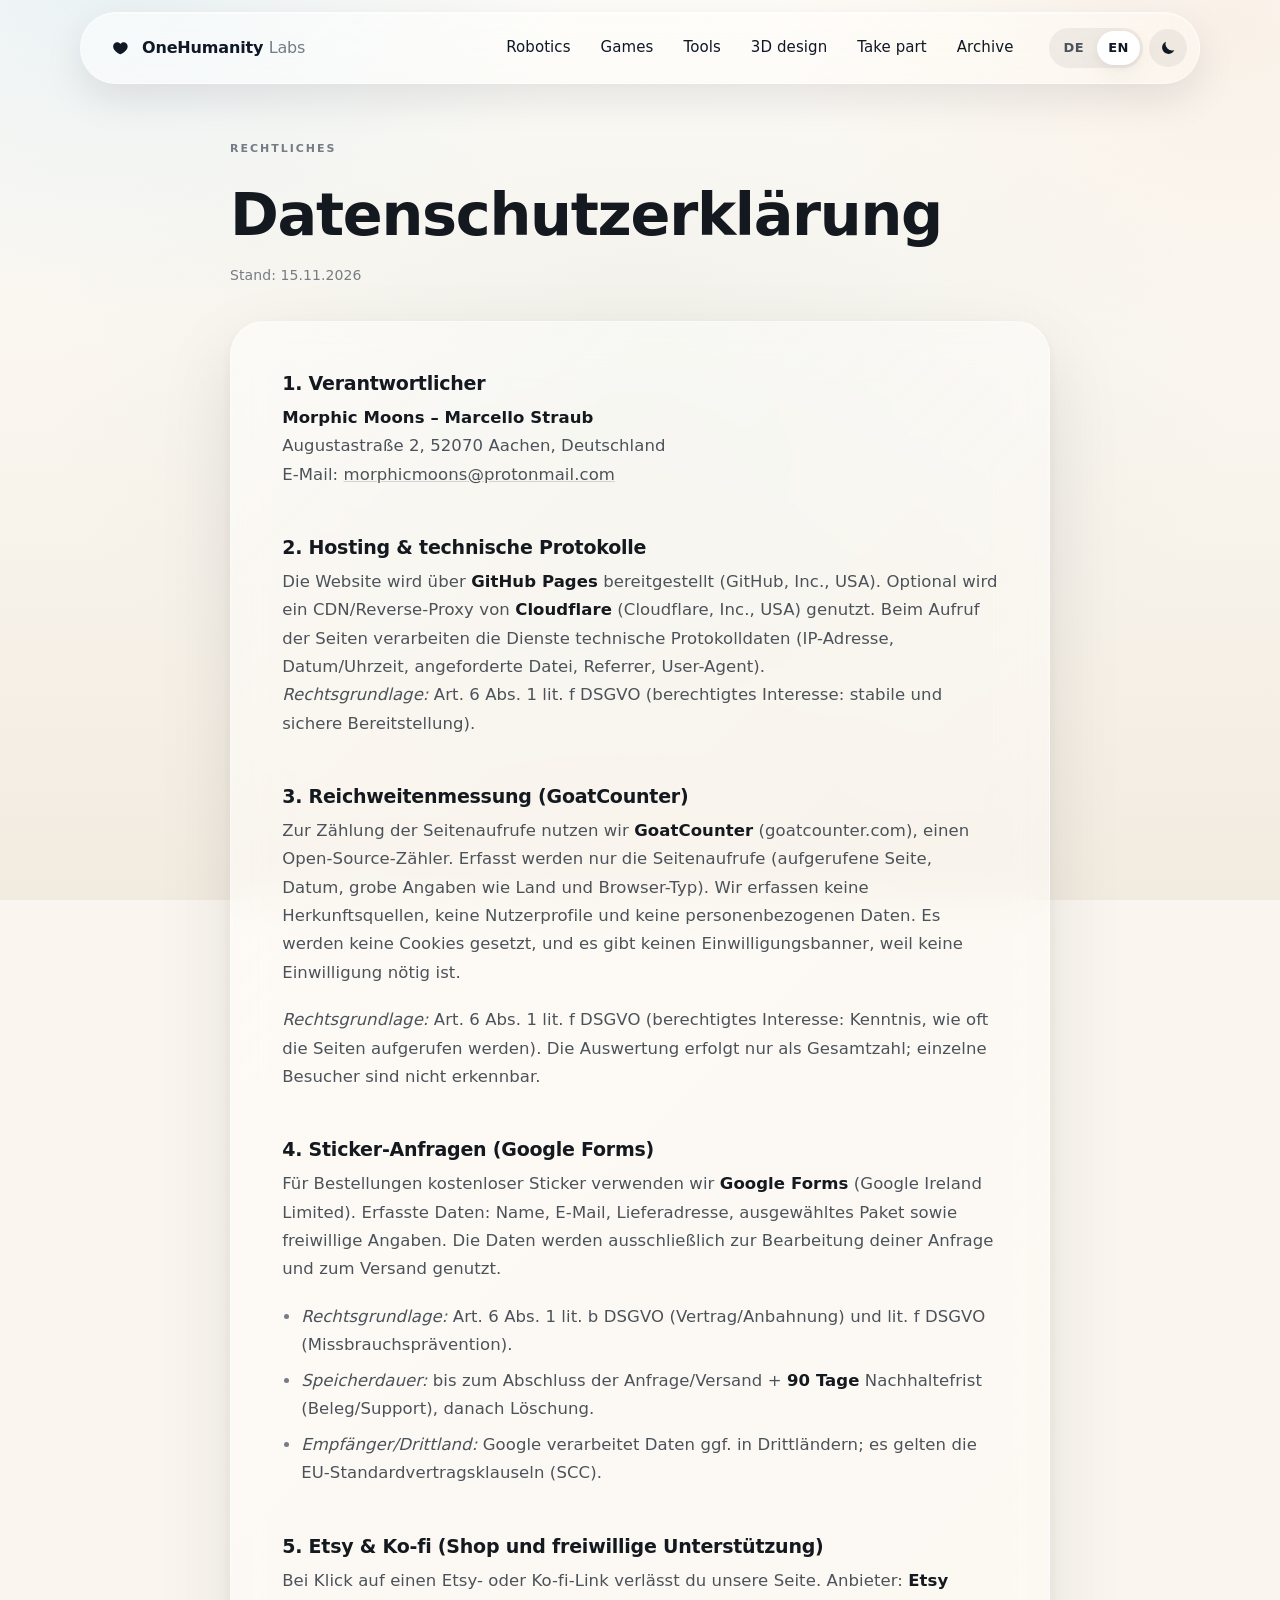
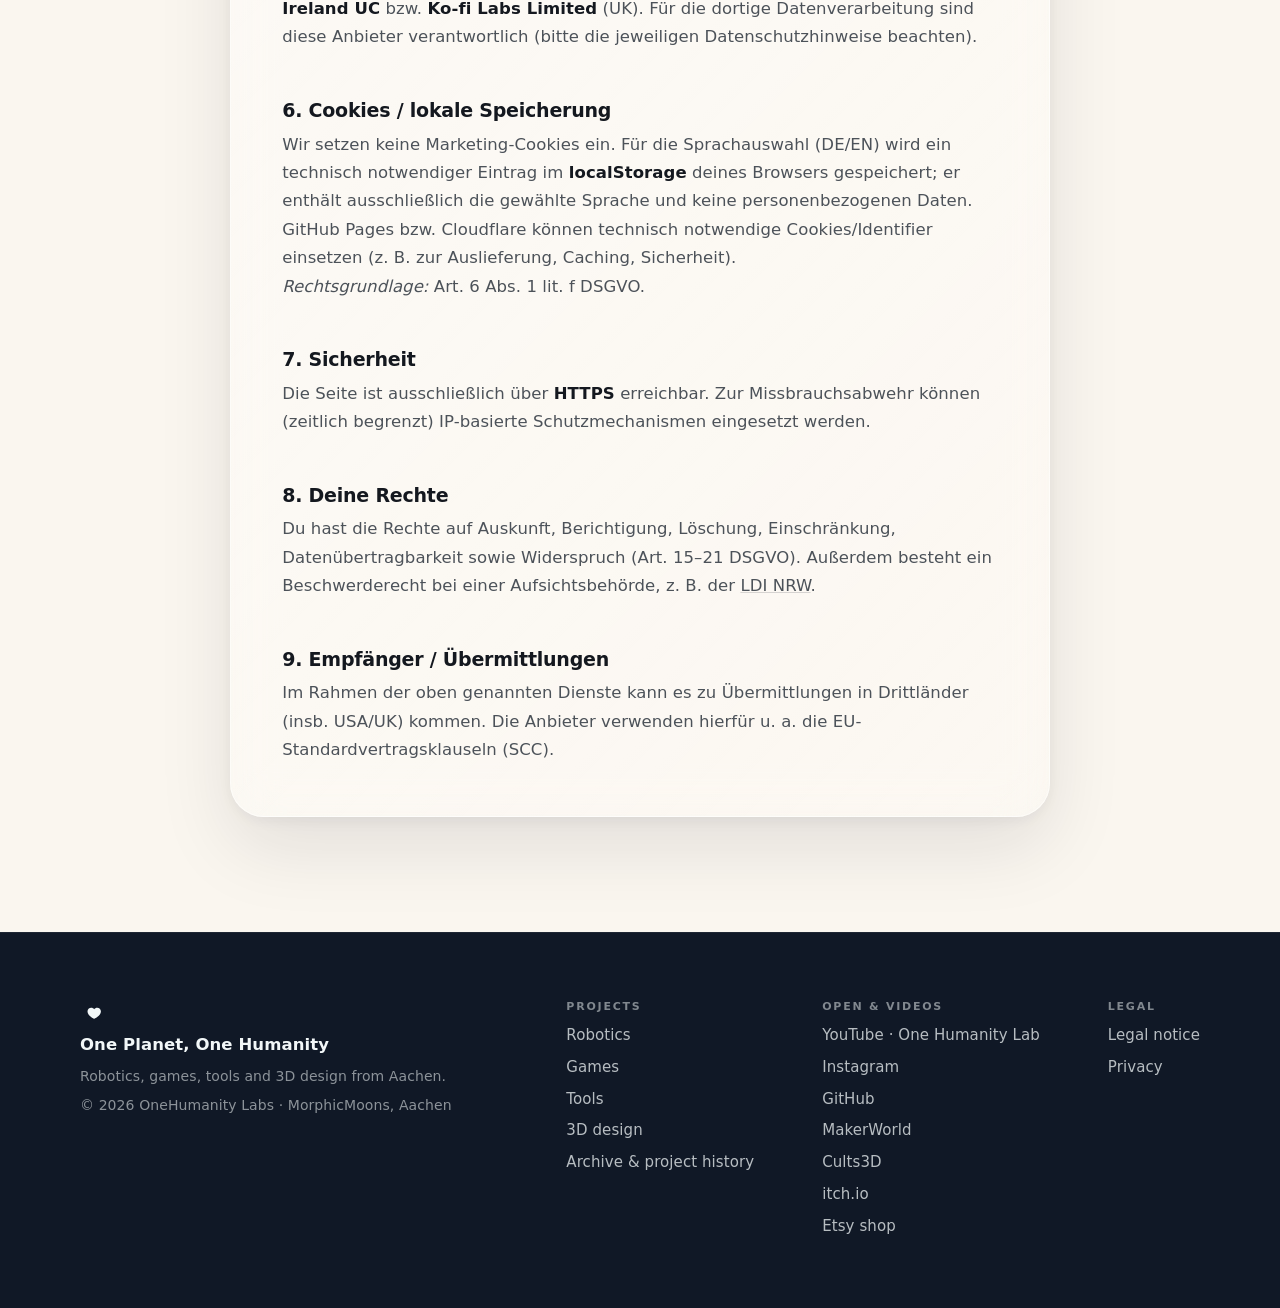
==== commit 99bafad1: "GoatCounter für Seitenaufrufzahlen (cookielos), Datenschutz und CLAUDE.md angepasst Co-Authored-By: " ====
--- a/datenschutz.html
+++ b/datenschutz.html
@@ -56,7 +56,7 @@
       <div class="wrap narrow">
         <p class="kicker">Rechtliches</p>
         <h1 class="h1" style="margin-bottom:var(--sp-3)">Datenschutzerklärung</h1>
-        <p class="small muted" style="margin-bottom:var(--sp-5)">Stand: 22.10.2025</p>
+        <p class="small muted" style="margin-bottom:var(--sp-5)">Stand: 15.11.2026</p>
 
         <div class="glass legal-doc">
           <h2>1. Verantwortlicher</h2>
@@ -72,12 +72,14 @@
             <em>Rechtsgrundlage:</em> Art. 6 Abs. 1 lit. f DSGVO (berechtigtes Interesse: stabile und sichere
             Bereitstellung).</p>
 
-          <h2>3. Reichweitenmessung</h2>
-          <p>Diese Website nutzt <strong>keine Reichweitenmessung und kein Analyse-Werkzeug</strong>. Es werden keine
-            Analyse-Skripte geladen, keine Nutzungsprofile gebildet und keine Daten zu diesem Zweck an Dritte
-            übermittelt. Aus diesem Grund gibt es hier auch keinen Cookie- oder Einwilligungsbanner: Es gibt nichts,
-            wozu eine Einwilligung nötig wäre. Erfasst werden ausschließlich die technischen Protokolldaten aus
-            Abschnitt 2, die beim Ausliefern der Seite ohnehin entstehen.</p>
+          <h2>3. Reichweitenmessung (GoatCounter)</h2>
+          <p>Zur Zählung der Seitenaufrufe nutzen wir <strong>GoatCounter</strong> (goatcounter.com), einen
+            Open-Source-Zähler. Erfasst werden nur die Seitenaufrufe (aufgerufene Seite, Datum, grobe Angaben wie
+            Land und Browser-Typ). Wir erfassen keine Herkunftsquellen, keine Nutzerprofile und keine
+            personenbezogenen Daten. Es werden keine Cookies gesetzt, und es gibt keinen Einwilligungsbanner, weil keine
+            Einwilligung nötig ist.</p>
+          <p><em>Rechtsgrundlage:</em> Art. 6 Abs. 1 lit. f DSGVO (berechtigtes Interesse: Kenntnis, wie oft die Seiten
+            aufgerufen werden). Die Auswertung erfolgt nur als Gesamtzahl; einzelne Besucher sind nicht erkennbar.</p>
 
           <h2>4. Sticker-Anfragen (Google Forms)</h2>
           <p>Für Bestellungen kostenloser Sticker verwenden wir <strong>Google Forms</strong> (Google Ireland Limited).
@@ -166,5 +168,6 @@
   </footer>
 
   <script src="assets/site.js?v=20261101"></script>
+  <script data-goatcounter="https://onehumanity.goatcounter.com/count" async src="//gc.zgo.at/count.js"></script>
 </body>
 </html>
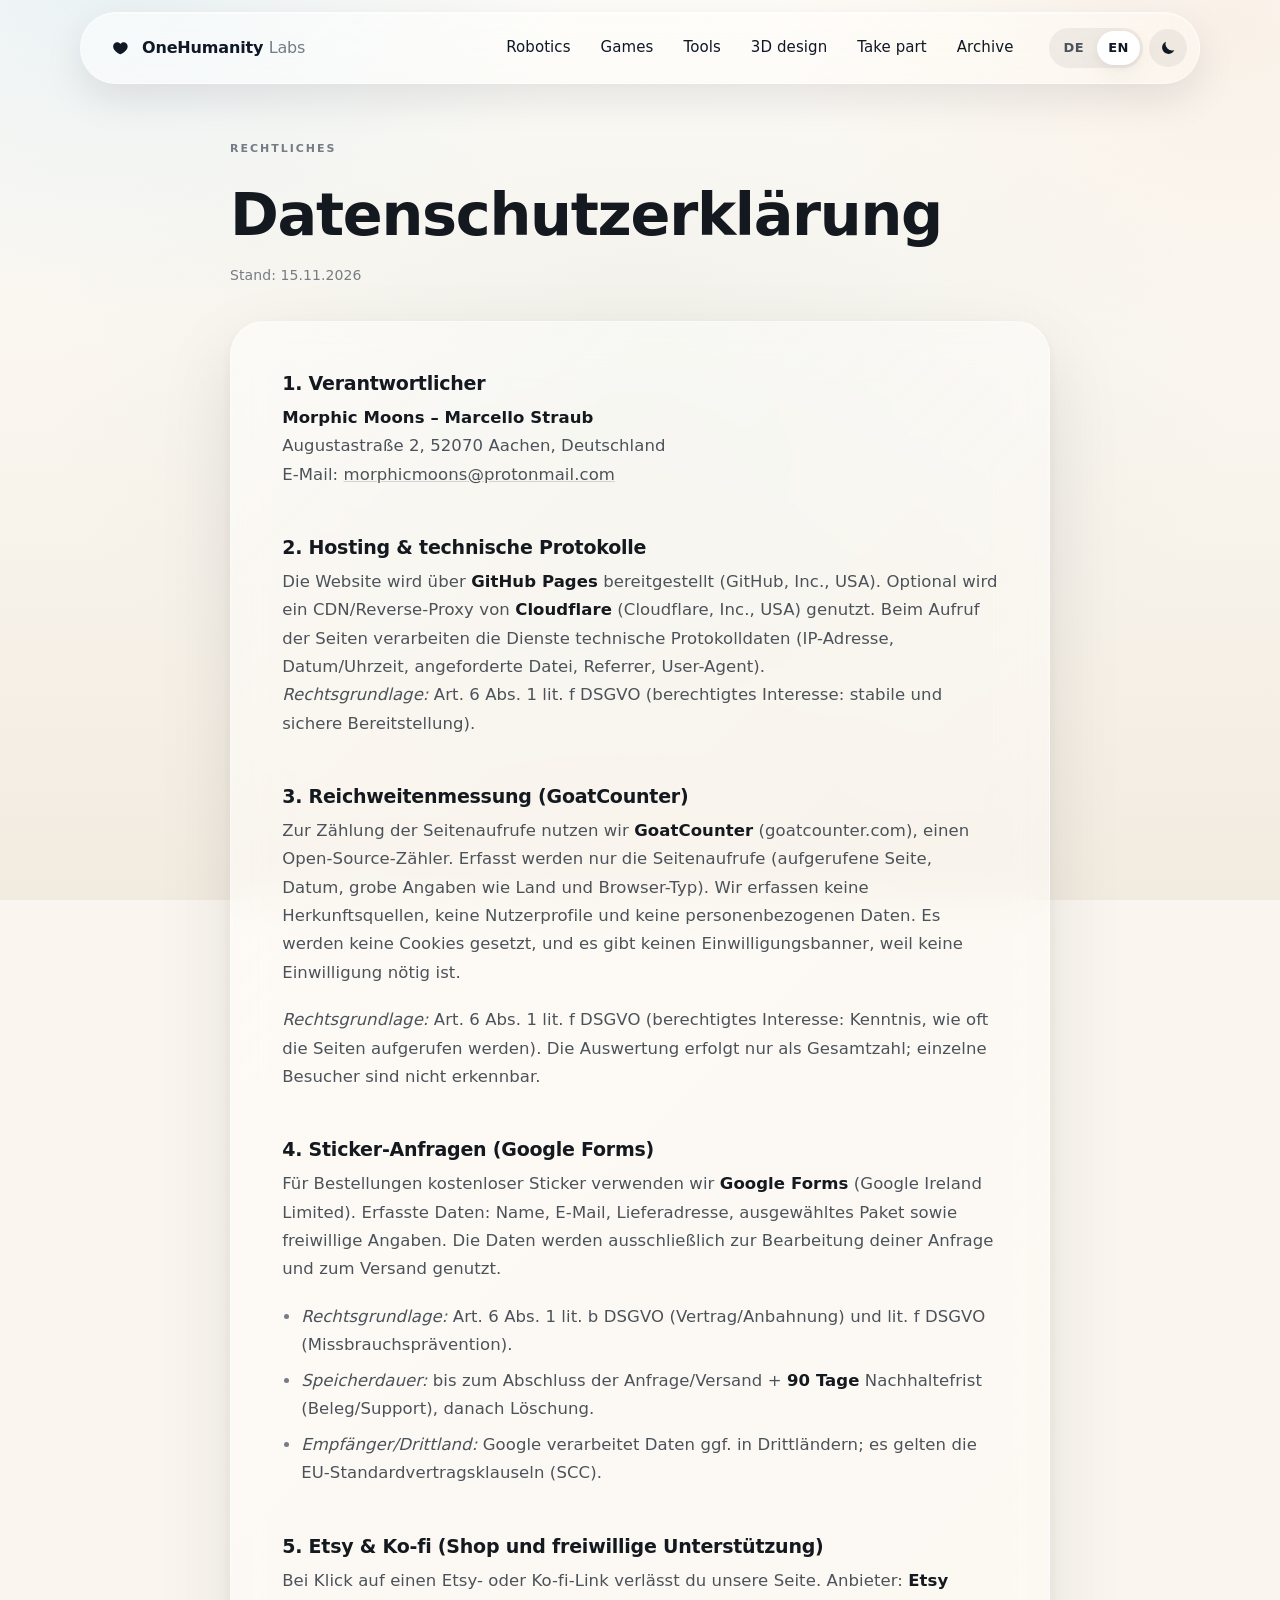
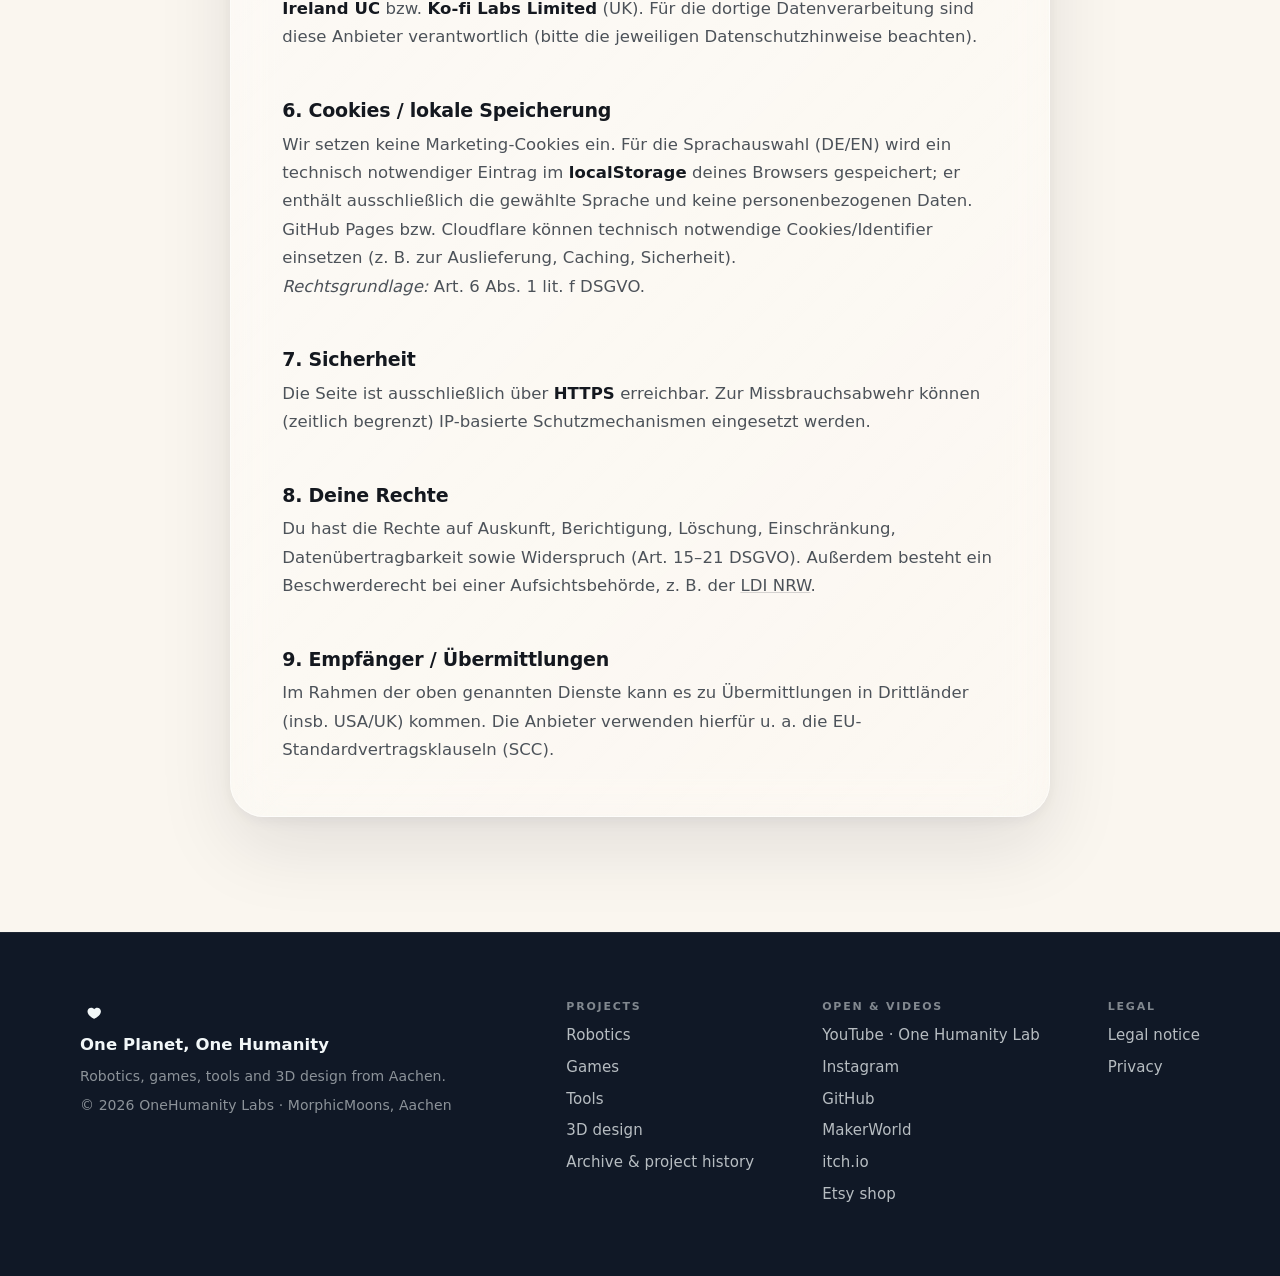
==== commit 1fbc88cb: "Merge: Startseite mit Yusu-App, aktuelle Stände Co-Authored-By: Claude Fable 5.2 <noreply@anthropic." ====
--- a/datenschutz.html
+++ b/datenschutz.html
@@ -151,7 +151,6 @@
             <li><a href="https://www.instagram.com/marcelloswigswag/" target="_blank" rel="noopener">Instagram</a></li>
             <li><a href="https://github.com/DesignStraub" target="_blank" rel="noopener">GitHub</a></li>
             <li><a href="https://makerworld.com/@MarcelloStr" target="_blank" rel="noopener">MakerWorld</a></li>
-            <li><a href="https://cults3d.com/en/users/MarcelloSwigSwag/3d-models" target="_blank" rel="noopener">Cults3D</a></li>
             <li><a href="https://onehumanity.itch.io" target="_blank" rel="noopener">itch.io</a></li>
             <li><a href="https://oneplanetonehumanity.etsy.com" target="_blank" rel="noopener" data-i18n="footerEtsy">Etsy shop</a></li>
           </ul>
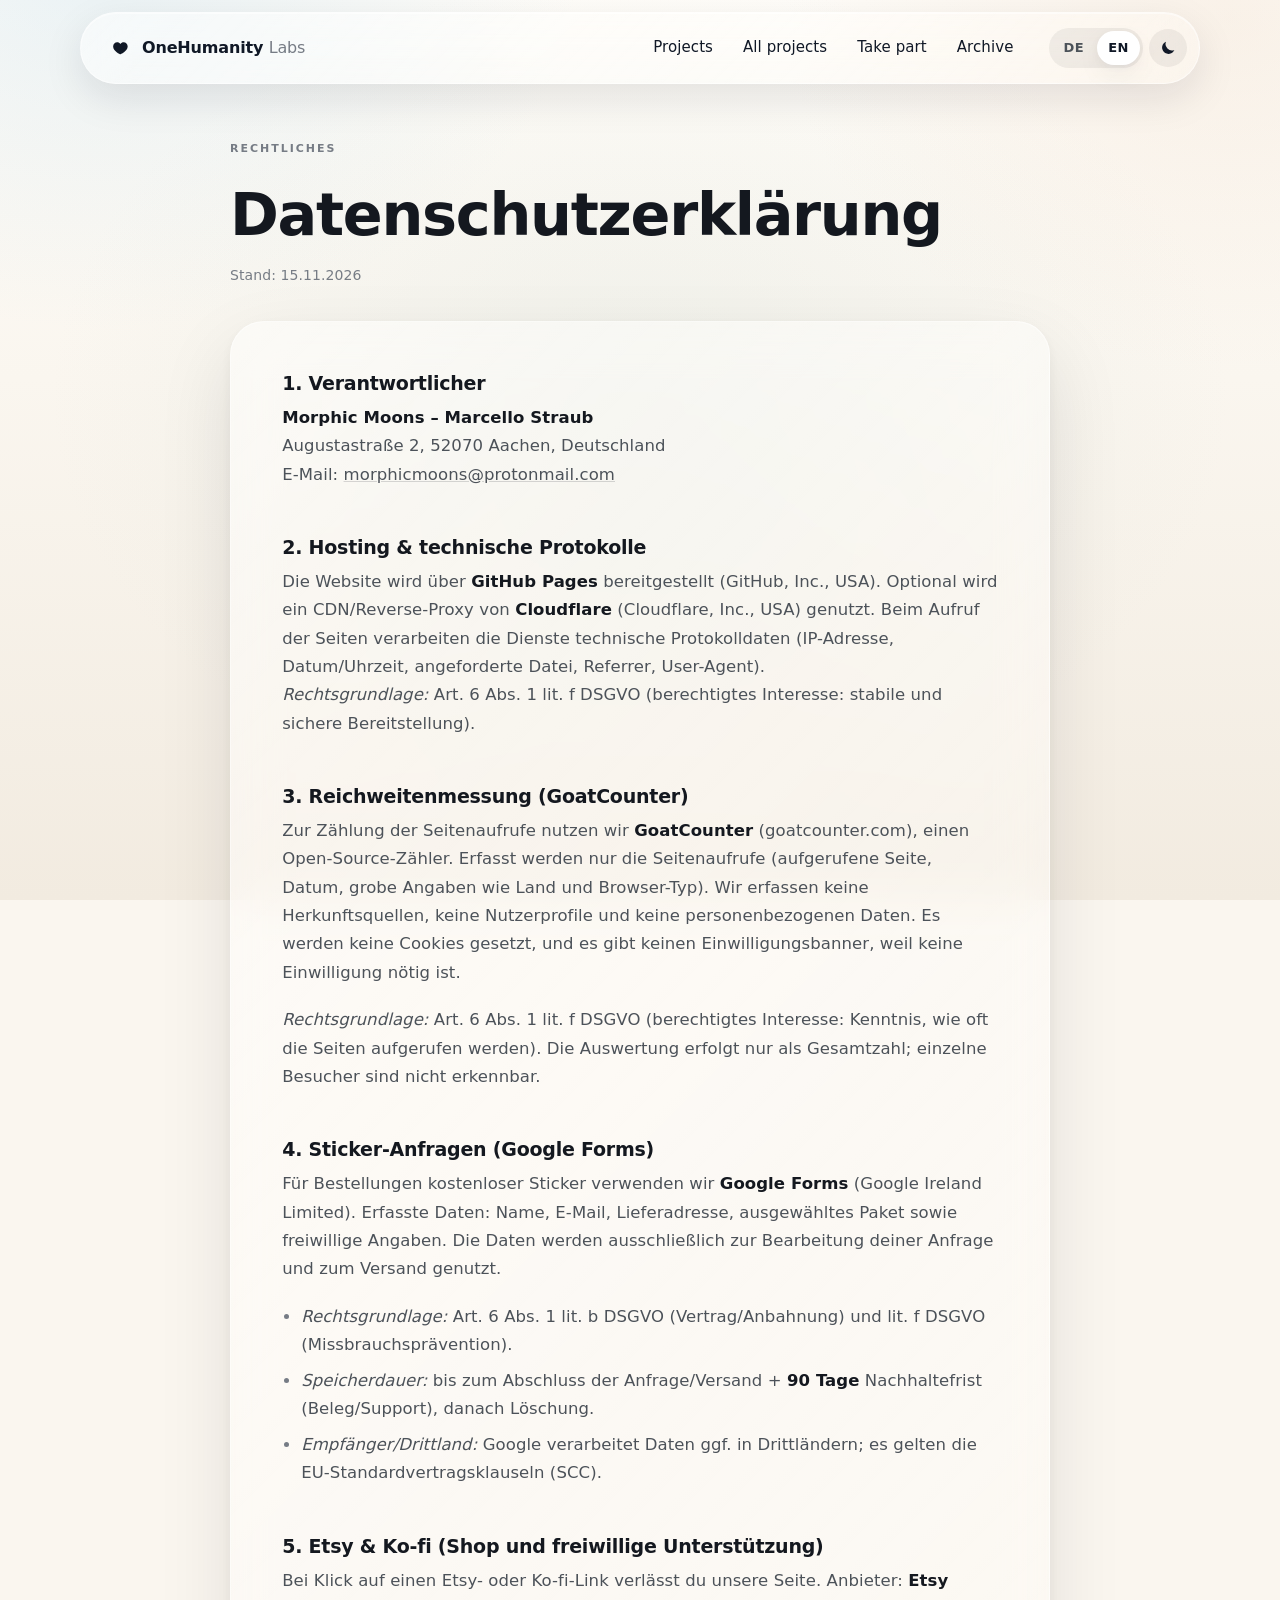
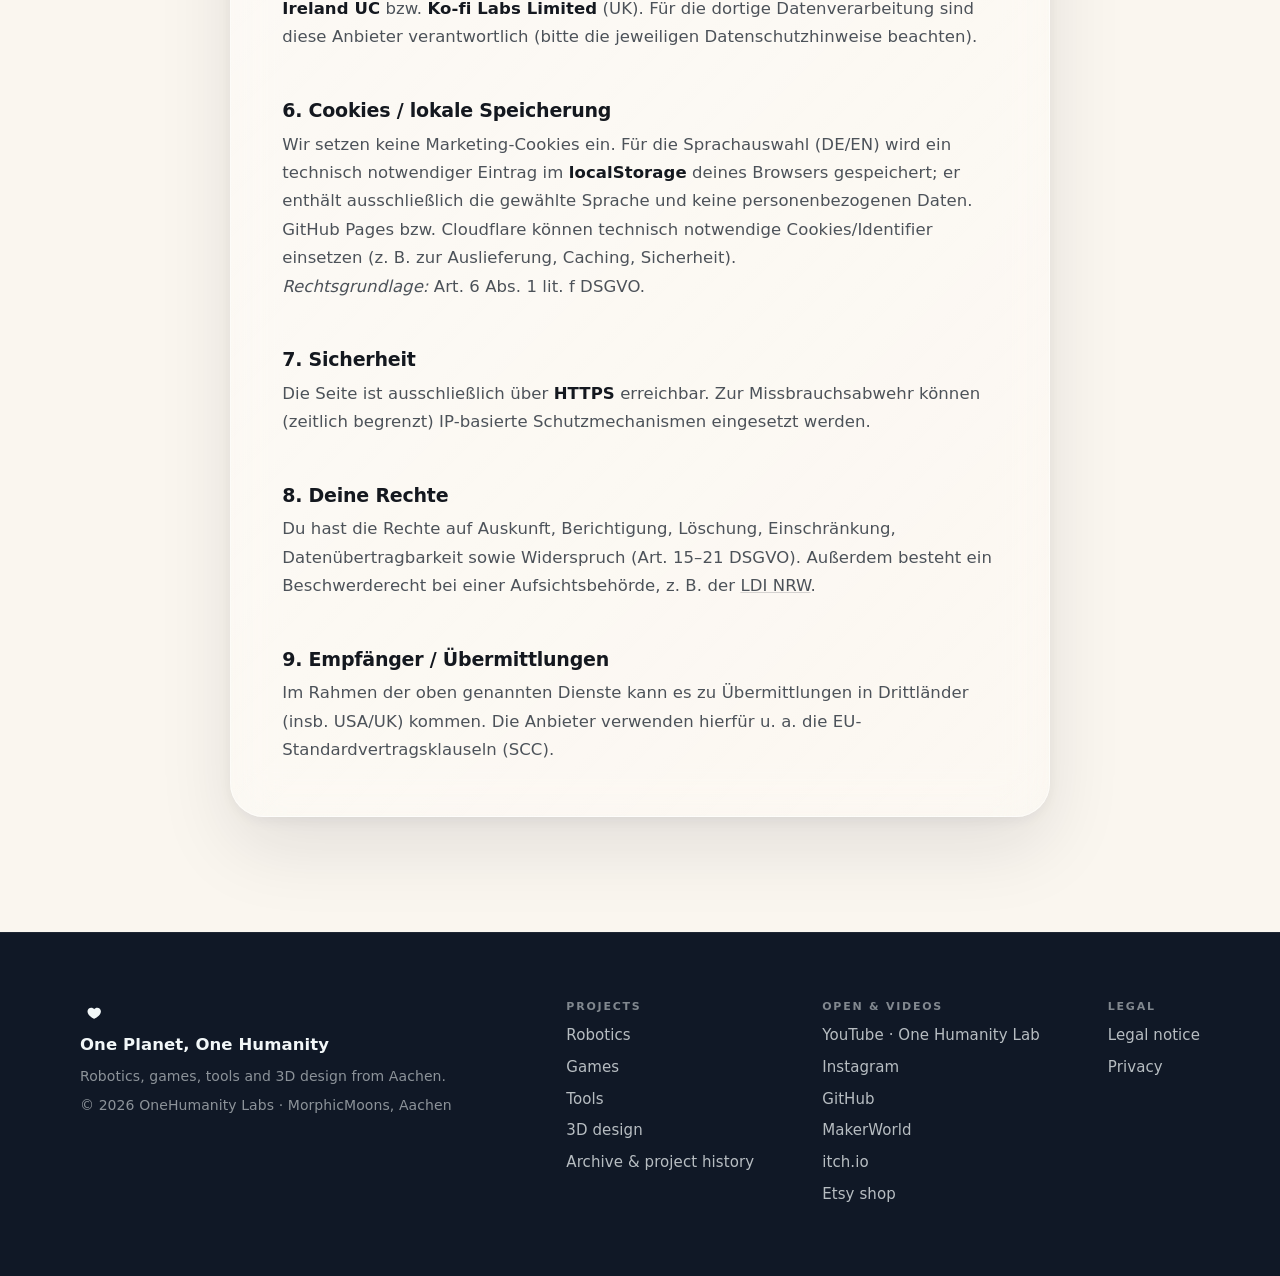
==== commit d8d6a100: "Startseite übersichtlicher: Projekt-Leiste, kompaktes Archiv, TubeShield - Startseite: horizontale P" ====
--- a/datenschutz.html
+++ b/datenschutz.html
@@ -10,7 +10,7 @@
   <meta name="theme-color" content="#faf6ef" media="(prefers-color-scheme: light)">
   <meta name="theme-color" content="#0d1219" media="(prefers-color-scheme: dark)">
   <script>try{var t=localStorage.getItem('onehumanity-theme');if(t)document.documentElement.setAttribute('data-theme',t)}catch(e){}</script>
-  <link rel="stylesheet" href="assets/site.css?v=20261101">
+  <link rel="stylesheet" href="assets/site.css?v=20261119">
 </head>
 
 <body class="page">
@@ -42,10 +42,8 @@
     </div>
 
     <div class="nav-links" id="nav-links">
-      <a class="nav-link" href="index.html#robotics">Robotics</a>
-      <a class="nav-link" href="index.html#games">Games</a>
-      <a class="nav-link" href="index.html#tools">Tools</a>
-      <a class="nav-link" href="index.html#design" data-i18n="navDesign">3D design</a>
+      <a class="nav-link" href="index.html#projekte" data-i18n="navProjects">Projects</a>
+      <a class="nav-link" href="tools.html" data-i18n="navAllProjects">All projects</a>
       <a class="nav-link" href="index.html#mitmachen" data-i18n="navJoin">Take part</a>
       <a class="nav-link" href="tools.html#archiv" data-i18n="navArchive">Archive</a>
     </div>
@@ -166,7 +164,7 @@
     </div>
   </footer>
 
-  <script src="assets/site.js?v=20261101"></script>
+  <script src="assets/site.js?v=20261119"></script>
   <script data-goatcounter="https://onehumanity.goatcounter.com/count" async src="//gc.zgo.at/count.js"></script>
 </body>
 </html>
--- a/assets/site.css
+++ b/assets/site.css
@@ -1766,3 +1766,255 @@
   .nav.open .nav-links{ display: flex; }
   .nav-link{ padding: 12px 14px; font-size: 16px; }
 }
+
+/* ==========================================================================
+   Home: project rail (horizontal, scroll-snap) + filter chips
+   ========================================================================== */
+.anchor{ position: absolute; top: 0; }
+
+.rail-head{
+  display: flex;
+  align-items: flex-end;
+  justify-content: space-between;
+  gap: var(--sp-4);
+}
+.rail-head .section-title{ margin-bottom: 0; }
+.rail-arrows{ display: flex; gap: var(--sp-2); flex: 0 0 auto; }
+.rail-arrow{
+  width: 44px; height: 44px;
+  display: inline-grid; place-items: center;
+  border: 1px solid var(--line-strong);
+  border-radius: 50%;
+  background: var(--surface);
+  color: var(--ink);
+  cursor: pointer;
+  transition: background .2s ease, opacity .2s ease;
+}
+.rail-arrow:hover:not(:disabled){ background: var(--surface-hover); }
+.rail-arrow:disabled{ opacity: .35; cursor: default; }
+.rail-arrow:focus-visible{ outline: 2px solid var(--focus); outline-offset: 2px; }
+
+.chips{
+  display: flex;
+  flex-wrap: wrap;
+  gap: var(--sp-2);
+  margin-top: var(--sp-4);
+}
+.chip{
+  padding: 8px 16px;
+  border: 1px solid var(--line);
+  border-radius: var(--r-pill);
+  background: transparent;
+  color: var(--ink-soft);
+  font: inherit;
+  font-size: var(--t-small);
+  font-weight: 550;
+  line-height: 1.4;
+  cursor: pointer;
+  transition: background .2s ease, color .2s ease, border-color .2s ease;
+}
+.chip:hover{ color: var(--ink); border-color: var(--line-strong); }
+.chip[aria-pressed="true"]{
+  background: var(--primary);
+  border-color: var(--primary);
+  color: var(--on-primary);
+}
+.chip:focus-visible{ outline: 2px solid var(--focus); outline-offset: 2px; }
+
+/* The row runs edge to edge, but starts where the page content starts. */
+.rail{
+  --rail-inset: max(var(--gutter), (100% - 1120px) / 2);
+  display: flex;
+  gap: var(--sp-3);
+  margin: var(--sp-5) 0 0;
+  padding: 4px var(--rail-inset) var(--sp-4);
+  list-style: none;
+  overflow-x: auto;
+  overscroll-behavior-x: contain;
+  scroll-snap-type: x mandatory;
+  scroll-padding-inline: var(--rail-inset);
+  scrollbar-width: none;
+}
+.rail::-webkit-scrollbar{ display: none; }
+.rail-item{
+  flex: 0 0 clamp(250px, 30vw, 330px);
+  margin: 0;
+  scroll-snap-align: start;
+}
+.rail-item[hidden]{ display: none; }
+.rail-card{
+  display: flex;
+  flex-direction: column;
+  height: 100%;
+  overflow: hidden;
+  border: 1px solid var(--line);
+  border-radius: var(--r-lg);
+  background: var(--surface);
+  color: inherit;
+  text-decoration: none;
+  box-shadow: var(--shadow-sm);
+  transition: transform .25s ease, box-shadow .25s ease, background .25s ease;
+}
+.rail-card:hover{ transform: translateY(-3px); box-shadow: var(--shadow-md); background: var(--surface-hover); }
+.rail-card:focus-visible{ outline: 2px solid var(--focus); outline-offset: 3px; }
+.rail-media{
+  display: block;
+  aspect-ratio: 4 / 3;
+  overflow: hidden;
+  background: var(--deep-mid);
+}
+.rail-media img{
+  width: 100%; height: 100%;
+  object-fit: cover;
+  transition: transform .5s ease;
+}
+.rail-card:hover .rail-media img{ transform: scale(1.03); }
+.rail-body{
+  display: flex;
+  flex-direction: column;
+  gap: 6px;
+  padding: var(--sp-3) var(--sp-4) var(--sp-4) ;
+}
+.rail-meta{
+  display: flex;
+  flex-wrap: wrap;
+  gap: 4px 10px;
+  font-size: 12.5px;
+  font-weight: 600;
+  letter-spacing: .02em;
+  color: var(--ink-dim);
+}
+.rail-status{ display: inline-flex; align-items: center; gap: 6px; }
+.rail-status::before{
+  content: "";
+  width: 7px; height: 7px;
+  border-radius: 50%;
+  background: currentColor;
+}
+.rail-status.is-live{ color: var(--st-live); }
+.rail-status.is-wip{  color: var(--st-wip); }
+.rail-status.is-idea{ color: var(--st-idea); }
+.rail-status.is-open{ color: var(--st-open); }
+.rail-status.is-new{  color: var(--st-new); }
+.rail-title{
+  font-size: 19px;
+  font-weight: 650;
+  letter-spacing: -.015em;
+  line-height: 1.25;
+  color: var(--ink);
+}
+.rail-line{
+  font-size: var(--t-small);
+  line-height: 1.55;
+  color: var(--ink-soft);
+  display: -webkit-box;
+  -webkit-line-clamp: 2;
+  -webkit-box-orient: vertical;
+  overflow: hidden;
+}
+.rail-foot{
+  display: flex;
+  flex-wrap: wrap;
+  align-items: center;
+  gap: var(--sp-4);
+  margin-top: var(--sp-3);
+}
+.more-link{
+  font-weight: 600;
+  color: var(--ink-soft);
+  text-decoration: underline;
+  text-decoration-color: var(--line-strong);
+  text-underline-offset: 4px;
+}
+.more-link:hover{ color: var(--ink); text-decoration-color: currentColor; }
+
+@media (max-width: 640px){
+  .rail-item{ flex-basis: 78vw; }
+  .rail-arrows{ display: none; }   /* swipe on phones */
+}
+
+/* dark mode: status colours need more light on dark surfaces */
+@media (prefers-color-scheme: dark){
+  :root:not([data-theme="light"]) .rail-status.is-live{ color: #8FD3B6; }
+  :root:not([data-theme="light"]) .rail-status.is-wip{  color: #E5C173; }
+  :root:not([data-theme="light"]) .rail-status.is-idea{ color: #A8C6D6; }
+  :root:not([data-theme="light"]) .rail-status.is-open{ color: #C0B2D8; }
+  :root:not([data-theme="light"]) .rail-status.is-new{  color: #9CC7EC; }
+}
+:root[data-theme="dark"] .rail-status.is-live{ color: #8FD3B6; }
+:root[data-theme="dark"] .rail-status.is-wip{  color: #E5C173; }
+:root[data-theme="dark"] .rail-status.is-idea{ color: #A8C6D6; }
+:root[data-theme="dark"] .rail-status.is-open{ color: #C0B2D8; }
+:root[data-theme="dark"] .rail-status.is-new{  color: #9CC7EC; }
+
+/* ==========================================================================
+   Home: "Take part" link tiles
+   ========================================================================== */
+.link-tiles{
+  display: grid;
+  grid-template-columns: repeat(2, minmax(0, 1fr));
+  gap: var(--sp-3);
+}
+.link-tile{
+  display: grid;
+  grid-template-columns: 22px minmax(0, 1fr);
+  column-gap: 14px;
+  row-gap: 4px;
+  align-content: start;
+  padding: var(--sp-4);
+  border: 1px solid var(--line);
+  border-radius: var(--r-md);
+  background: var(--surface);
+  color: inherit;
+  text-decoration: none;
+  transition: background .2s ease, transform .2s ease, box-shadow .2s ease;
+}
+.link-tile:hover{ background: var(--surface-hover); transform: translateY(-2px); box-shadow: var(--shadow-sm); }
+.link-tile:focus-visible{ outline: 2px solid var(--focus); outline-offset: 2px; }
+.link-tile svg{ width: 22px; height: 22px; grid-row: 1 / span 2; margin-top: 1px; color: var(--ink); }
+.link-tile strong{ font-weight: 650; color: var(--ink); line-height: 1.35; }
+.link-tile span{ font-size: var(--t-small); line-height: 1.55; color: var(--ink-dim); }
+@media (max-width: 640px){
+  .link-tiles{ grid-template-columns: 1fr; }
+}
+
+/* ==========================================================================
+   Projects page: jump chips + compact archive list
+   ========================================================================== */
+.chips.jump{ justify-content: center; margin-top: 0; }
+.chips.jump .chip{ text-decoration: none; }
+
+.index-list{
+  margin: var(--sp-5) 0 0;
+  padding: 0;
+  list-style: none;
+  border-top: 1px solid var(--line);
+}
+.index-row{
+  display: grid;
+  grid-template-columns: minmax(0, 220px) minmax(0, 1fr) auto;
+  align-items: center;
+  gap: var(--sp-2) var(--sp-4);
+  margin: 0;
+  padding: var(--sp-3) 0;
+  border-bottom: 1px solid var(--line);
+}
+.index-title{ font-weight: 650; }
+.index-title a{ color: var(--ink); text-decoration: none; }
+.index-title a:hover{ text-decoration: underline; text-underline-offset: 4px; }
+.index-text{ color: var(--ink-soft); font-size: var(--t-small); line-height: 1.55; }
+.index-row .pill.status{ justify-self: end; }
+@media (max-width: 640px){
+  .index-row{ grid-template-columns: 1fr; }
+  .index-row .pill.status{ justify-self: start; }
+}
+.index-row .pill.status{ margin-bottom: 0; }
+.chips.jump + section{ padding-top: clamp(40px, 5vw, 72px); }
+
+/* Workshop photos: one calm row on wide screens instead of a tall stack */
+@media (min-width: 761px){
+  .workshop-grid{ grid-template-columns: 1.4fr 1fr 1fr; }
+  .workshop-grid .wide{ grid-column: auto; }
+  .workshop-grid img,
+  .workshop-grid .wide img{ aspect-ratio: auto; width: 100%; height: clamp(240px, 28vw, 360px); object-fit: cover; }
+}
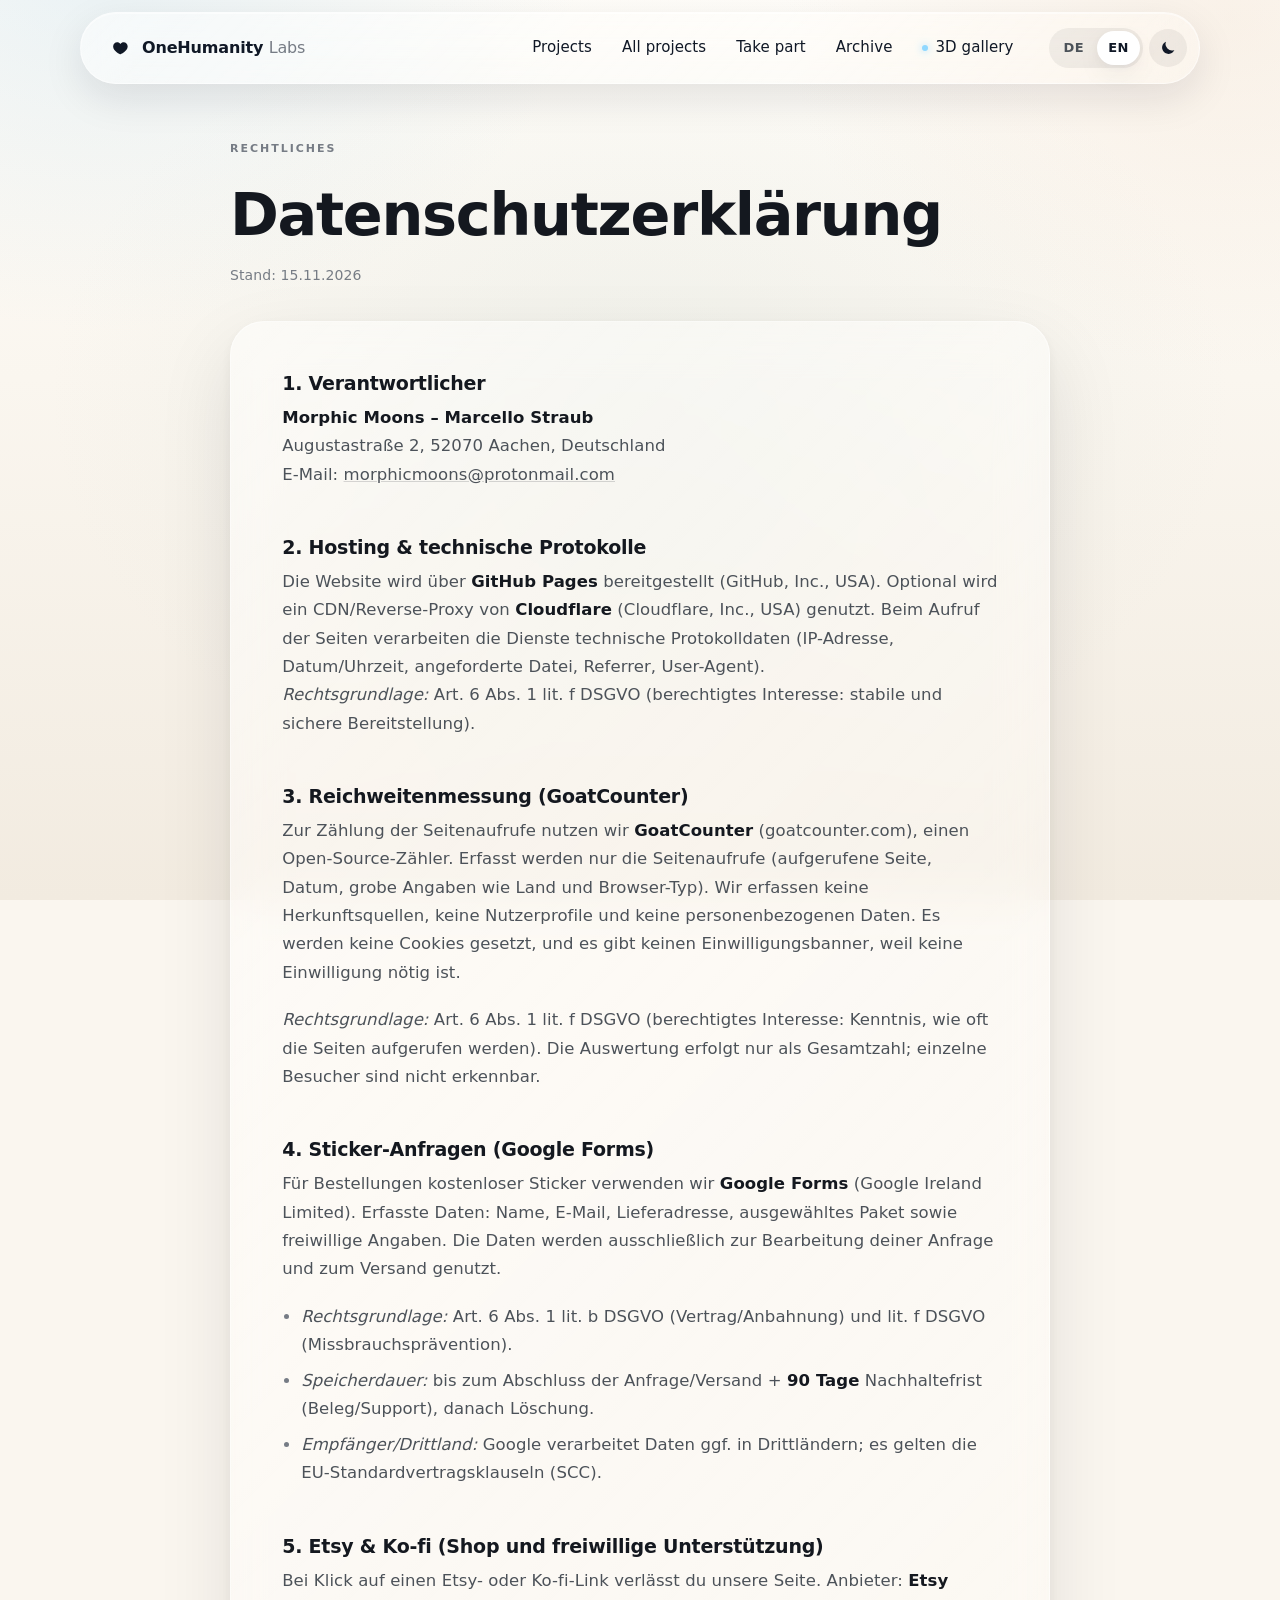
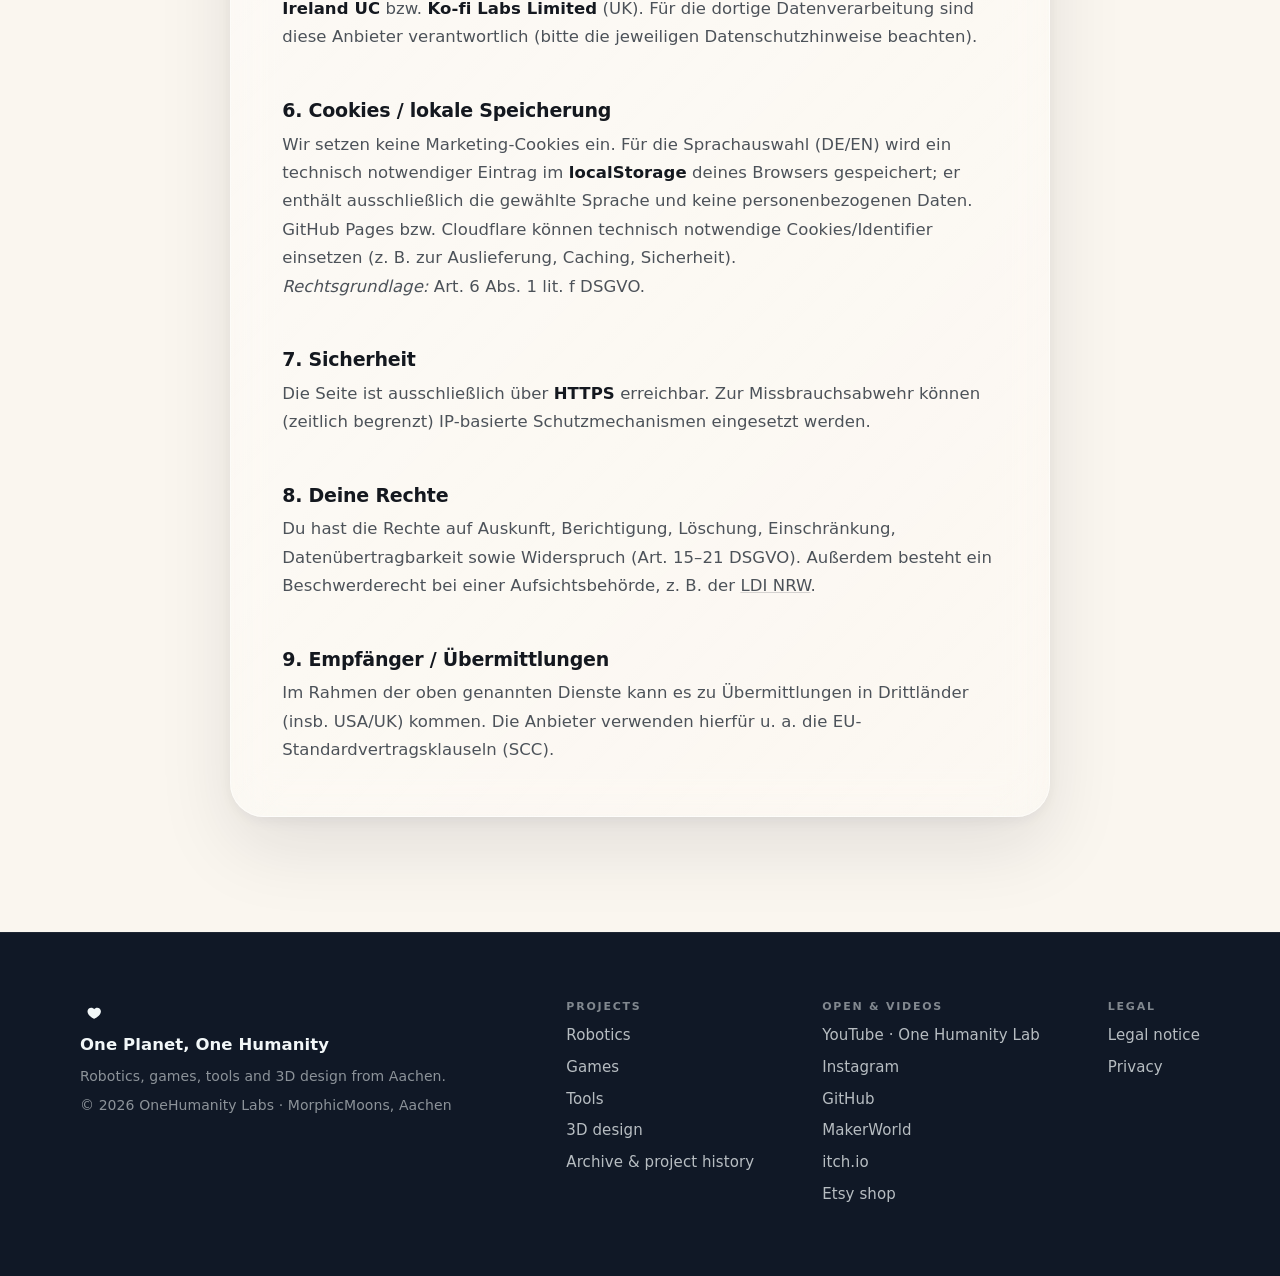
==== commit 0af66636: "3D-Galerie als eigene Seite im Top-Menü, Räume näher zusammen, Kunst-Tür mit Instagram - index.html " ====
--- a/datenschutz.html
+++ b/datenschutz.html
@@ -10,7 +10,7 @@
   <meta name="theme-color" content="#faf6ef" media="(prefers-color-scheme: light)">
   <meta name="theme-color" content="#0d1219" media="(prefers-color-scheme: dark)">
   <script>try{var t=localStorage.getItem('onehumanity-theme');if(t)document.documentElement.setAttribute('data-theme',t)}catch(e){}</script>
-  <link rel="stylesheet" href="assets/site.css?v=20261119">
+  <link rel="stylesheet" href="assets/site.css?v=20261126a">
 </head>
 
 <body class="page">
@@ -46,6 +46,7 @@
       <a class="nav-link" href="tools.html" data-i18n="navAllProjects">All projects</a>
       <a class="nav-link" href="index.html#mitmachen" data-i18n="navJoin">Take part</a>
       <a class="nav-link" href="tools.html#archiv" data-i18n="navArchive">Archive</a>
+      <a class="nav-link nav-link-gallery" href="galerie.html" data-i18n="navGallery">3D gallery</a>
     </div>
   </nav>
 
@@ -164,7 +165,7 @@
     </div>
   </footer>
 
-  <script src="assets/site.js?v=20261119"></script>
+  <script src="assets/site.js?v=20261126a"></script>
   <script data-goatcounter="https://onehumanity.goatcounter.com/count" async src="//gc.zgo.at/count.js"></script>
 </body>
 </html>
--- a/assets/site.css
+++ b/assets/site.css
@@ -1768,7 +1768,7 @@
 }
 
 /* ==========================================================================
-   Home: project rail (horizontal, scroll-snap) + filter chips
+   Home: project grid (two rows, "show all") + filter chips
    ========================================================================== */
 .anchor{ position: absolute; top: 0; }
 
@@ -1779,20 +1779,6 @@
   gap: var(--sp-4);
 }
 .rail-head .section-title{ margin-bottom: 0; }
-.rail-arrows{ display: flex; gap: var(--sp-2); flex: 0 0 auto; }
-.rail-arrow{
-  width: 44px; height: 44px;
-  display: inline-grid; place-items: center;
-  border: 1px solid var(--line-strong);
-  border-radius: 50%;
-  background: var(--surface);
-  color: var(--ink);
-  cursor: pointer;
-  transition: background .2s ease, opacity .2s ease;
-}
-.rail-arrow:hover:not(:disabled){ background: var(--surface-hover); }
-.rail-arrow:disabled{ opacity: .35; cursor: default; }
-.rail-arrow:focus-visible{ outline: 2px solid var(--focus); outline-offset: 2px; }
 
 .chips{
   display: flex;
@@ -1821,27 +1807,24 @@
 }
 .chip:focus-visible{ outline: 2px solid var(--focus); outline-offset: 2px; }
 
-/* The row runs edge to edge, but starts where the page content starts. */
-.rail{
-  --rail-inset: max(var(--gutter), (100% - 1120px) / 2);
-  display: flex;
-  gap: var(--sp-3);
+/* Grid: two rows are shown, the rest opens with "Show all". */
+.proj-grid{
+  display: grid;
+  grid-template-columns: repeat(3, minmax(0, 1fr));
+  gap: var(--sp-4);
   margin: var(--sp-5) 0 0;
-  padding: 4px var(--rail-inset) var(--sp-4);
+  padding: 0;
   list-style: none;
-  overflow-x: auto;
-  overscroll-behavior-x: contain;
-  scroll-snap-type: x mandatory;
-  scroll-padding-inline: var(--rail-inset);
-  scrollbar-width: none;
-}
-.rail::-webkit-scrollbar{ display: none; }
-.rail-item{
-  flex: 0 0 clamp(250px, 30vw, 330px);
-  margin: 0;
-  scroll-snap-align: start;
-}
-.rail-item[hidden]{ display: none; }
+}
+.rail-item{ margin: 0; min-width: 0; }
+.rail-item[hidden],
+.proj-grid:not(.is-open) .rail-item[data-over]{ display: none; }
+.proj-more{
+  display: flex;
+  justify-content: center;
+  margin-top: var(--sp-5);
+}
+.proj-more .btn[hidden]{ display: none; }
 .rail-card{
   display: flex;
   flex-direction: column;
@@ -1928,9 +1911,15 @@
 }
 .more-link:hover{ color: var(--ink); text-decoration-color: currentColor; }
 
-@media (max-width: 640px){
-  .rail-item{ flex-basis: 78vw; }
-  .rail-arrows{ display: none; }   /* swipe on phones */
+@media (max-width: 900px){
+  .proj-grid{ grid-template-columns: repeat(2, minmax(0, 1fr)); }
+}
+@media (max-width: 560px){
+  .proj-grid{ gap: var(--sp-3); }
+  .rail-body{ padding: 10px 12px 14px; gap: 4px; }
+  .rail-meta{ font-size: 11.5px; }
+  .rail-title{ font-size: 15.5px; }
+  .rail-line{ font-size: 13px; line-height: 1.45; }
 }
 
 /* dark mode: status colours need more light on dark surfaces */
@@ -2018,3 +2007,126 @@
   .workshop-grid img,
   .workshop-grid .wide img{ aspect-ratio: auto; width: 100%; height: clamp(240px, 28vw, 360px); object-fit: cover; }
 }
+
+/* current state of a build (tools.html): photos and short clips with hover */
+.roadmap-card .now{
+  grid-column: 1 / -1;
+  padding-top: var(--sp-4);
+  border-top: 1px solid var(--line);
+}
+.now-title{
+  margin: 0 0 var(--sp-3);
+  font-size: 15px;
+  font-weight: 700;
+  letter-spacing: .01em;
+  color: var(--ink);
+}
+.now-grid{
+  display: grid;
+  grid-template-columns: repeat(auto-fill, minmax(min(100%, 170px), 1fr));
+  gap: var(--sp-3);
+}
+.now-item{ margin: 0; }
+.now-frame{
+  position: relative;
+  aspect-ratio: 3 / 4;
+  overflow: hidden;
+  border-radius: var(--r-md);
+  background: #05080d;
+  box-shadow: var(--shadow-sm);
+  transition: transform .35s ease, box-shadow .35s ease;
+}
+.now-frame a{ display: block; height: 100%; }
+.now-frame img,
+.now-frame video{
+  display: block;
+  width: 100%;
+  height: 100%;
+  object-fit: cover;
+  border-radius: 0;
+  box-shadow: none;
+  transition: transform .6s ease;
+}
+.now-item:hover .now-frame,
+.now-item:focus-within .now-frame{
+  transform: translateY(-4px);
+  box-shadow: var(--shadow-md);
+}
+.now-item:hover img,
+.now-item:hover video{ transform: scale(1.05); }
+.now-play{
+  position: absolute;
+  left: 10px;
+  bottom: 10px;
+  display: grid;
+  place-items: center;
+  width: 40px;
+  height: 40px;
+  padding: 0;
+  border: 0;
+  border-radius: 50%;
+  background: rgba(255,255,255,.88);
+  color: #14181f;
+  box-shadow: 0 4px 14px rgba(0,0,0,.25);
+  cursor: pointer;
+  transition: opacity .25s ease, transform .25s ease;
+}
+.now-play:hover{ transform: scale(1.08); }
+.now-item.is-playing .now-play{ opacity: .35; }
+.now-play .icon-pause,
+.now-item.is-playing .now-play .icon-play{ display: none; }
+.now-item.is-playing .now-play .icon-pause{ display: block; }
+.now-item figcaption{
+  margin-top: var(--sp-2);
+  font-size: 13px;
+  color: var(--ink-dim);
+}
+
+/* older pictures fold away under the current state */
+.roadmap-card .gallery-past{ grid-column: 1 / -1; }
+.gallery-past summary{
+  display: inline-flex;
+  align-items: center;
+  gap: var(--sp-1);
+  min-height: 44px;
+  font-size: 15px;
+  font-weight: 600;
+  color: var(--ink-soft);
+  cursor: pointer;
+  list-style: none;
+}
+.gallery-past summary::-webkit-details-marker{ display: none; }
+.gallery-past summary::before{
+  content: "";
+  width: 7px;
+  height: 7px;
+  border-right: 2px solid currentColor;
+  border-bottom: 2px solid currentColor;
+  transform: rotate(-45deg);
+  transition: transform .2s ease;
+}
+.gallery-past[open] summary::before{ transform: rotate(45deg); }
+.gallery-past summary:hover{ color: var(--ink); }
+.gallery-past .gallery{ border-top: 0; padding-top: var(--sp-2); }
+
+@media (prefers-reduced-motion: reduce){
+  .now-frame, .now-frame img, .now-frame video, .now-play{ transition: none; }
+  .now-item:hover .now-frame{ transform: none; }
+  .now-item:hover img, .now-item:hover video{ transform: none; }
+}
+@media (max-width: 600px){
+  .now-grid{ grid-template-columns: 1fr 1fr; }
+}
+
+/* link to the walkable 3D gallery: a small glowing star in front */
+.nav-link-gallery::before{
+  content: "";
+  display: inline-block;
+  width: 6px;
+  height: 6px;
+  margin-right: 7px;
+  vertical-align: middle;
+  border-radius: 50%;
+  background: #8fd8ff;
+  box-shadow: 0 0 8px #8fd8ff;
+}
